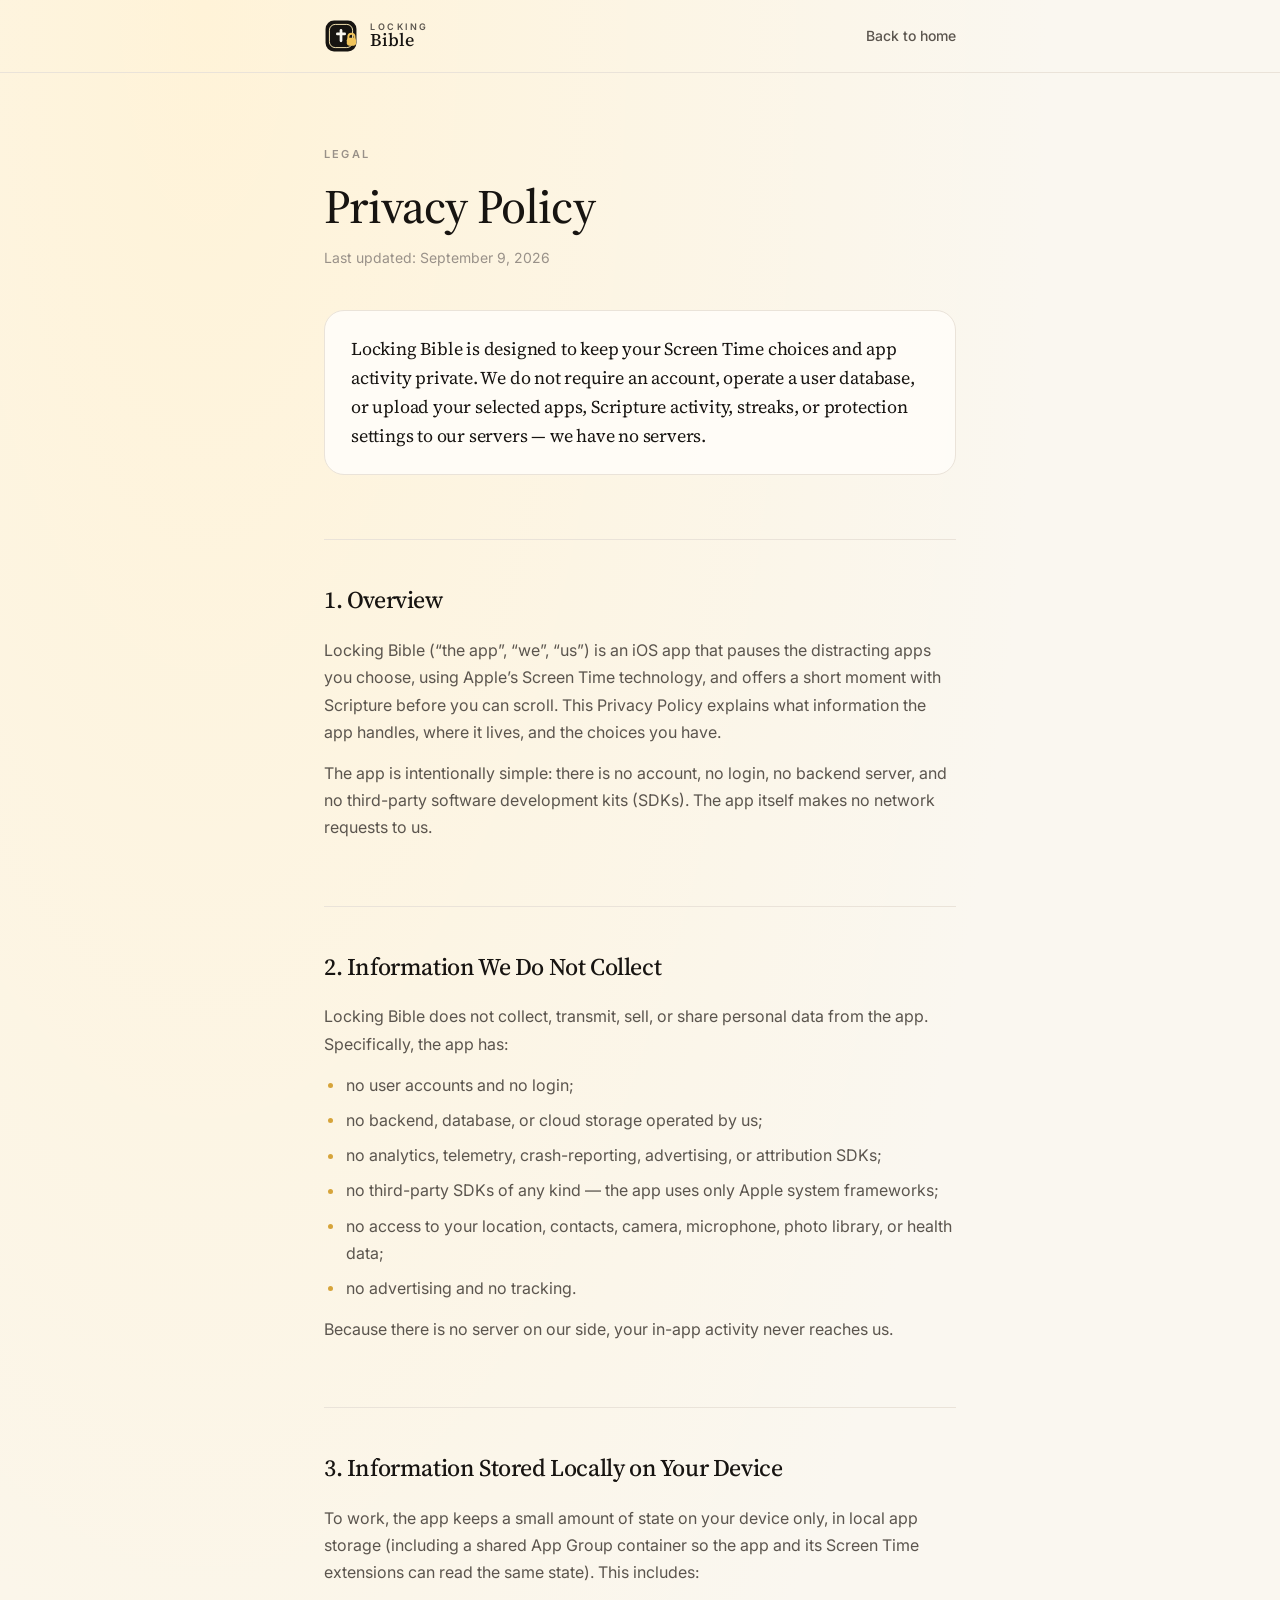
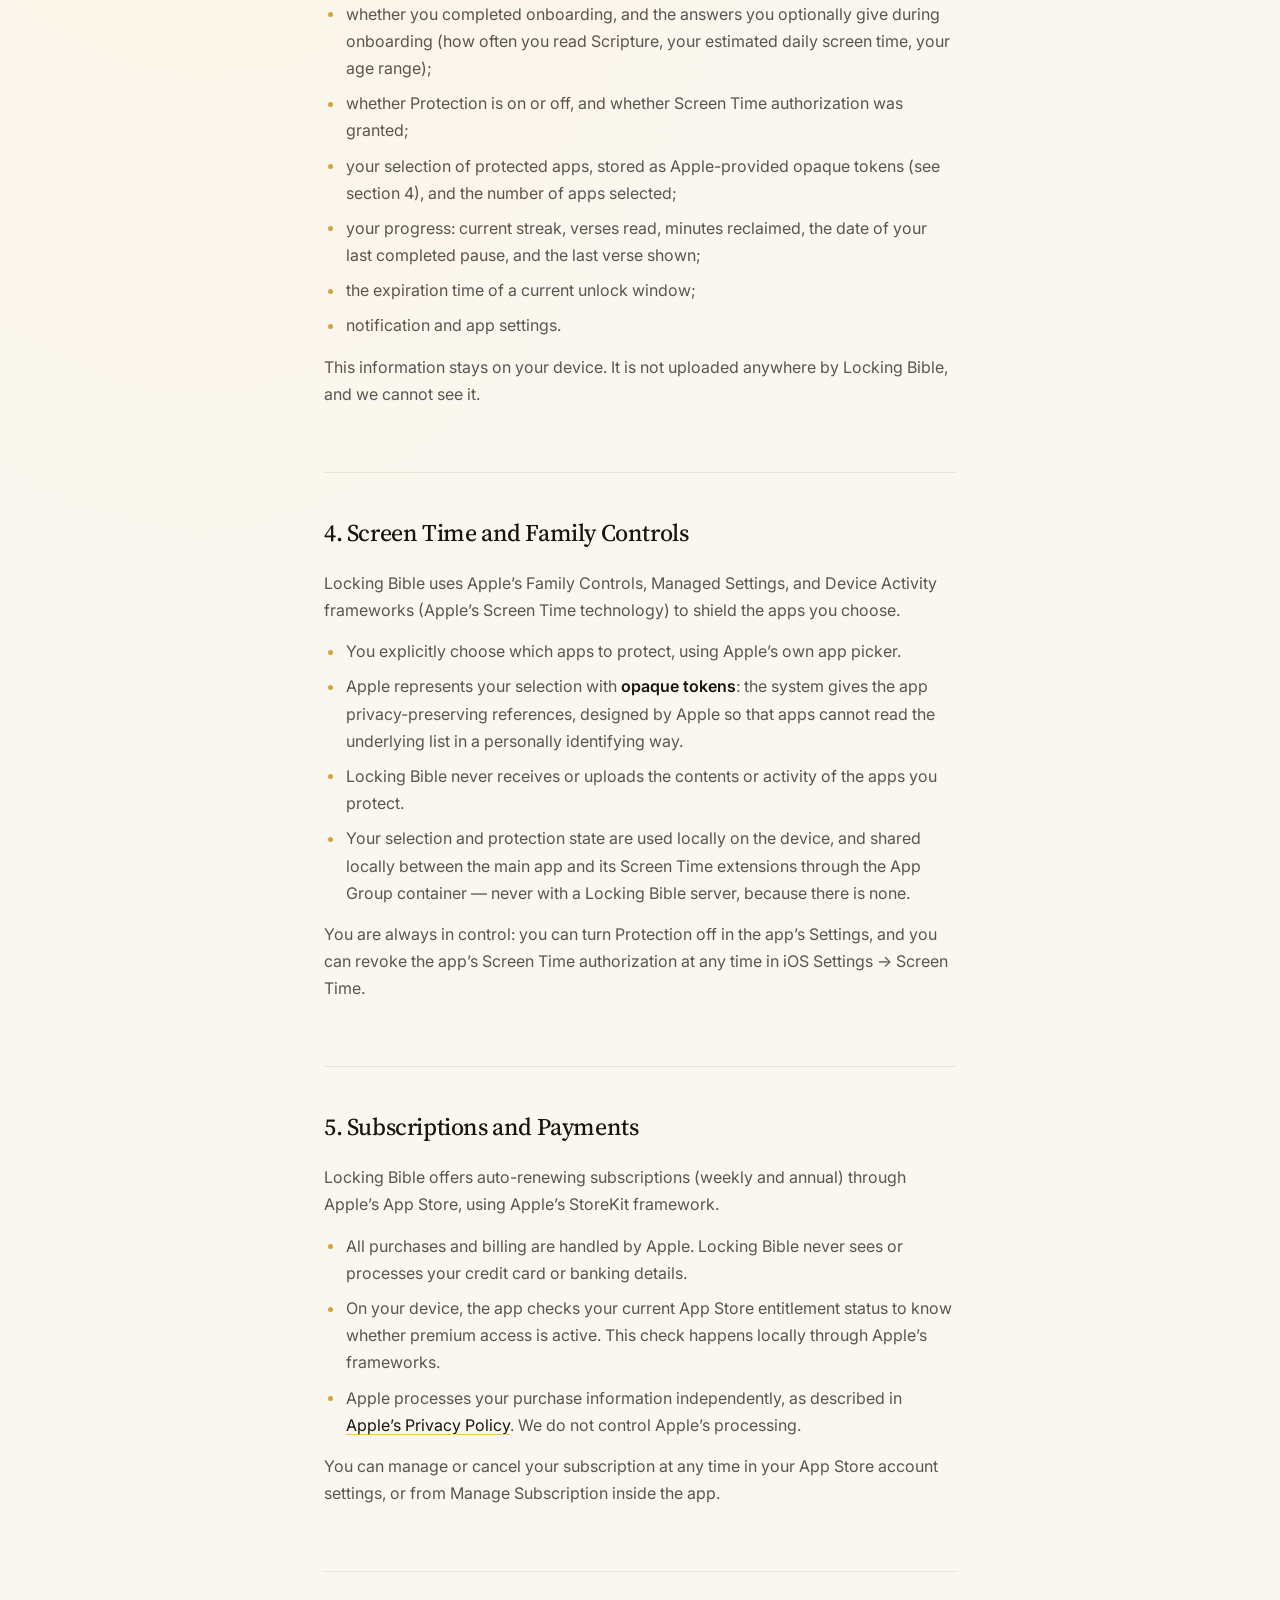
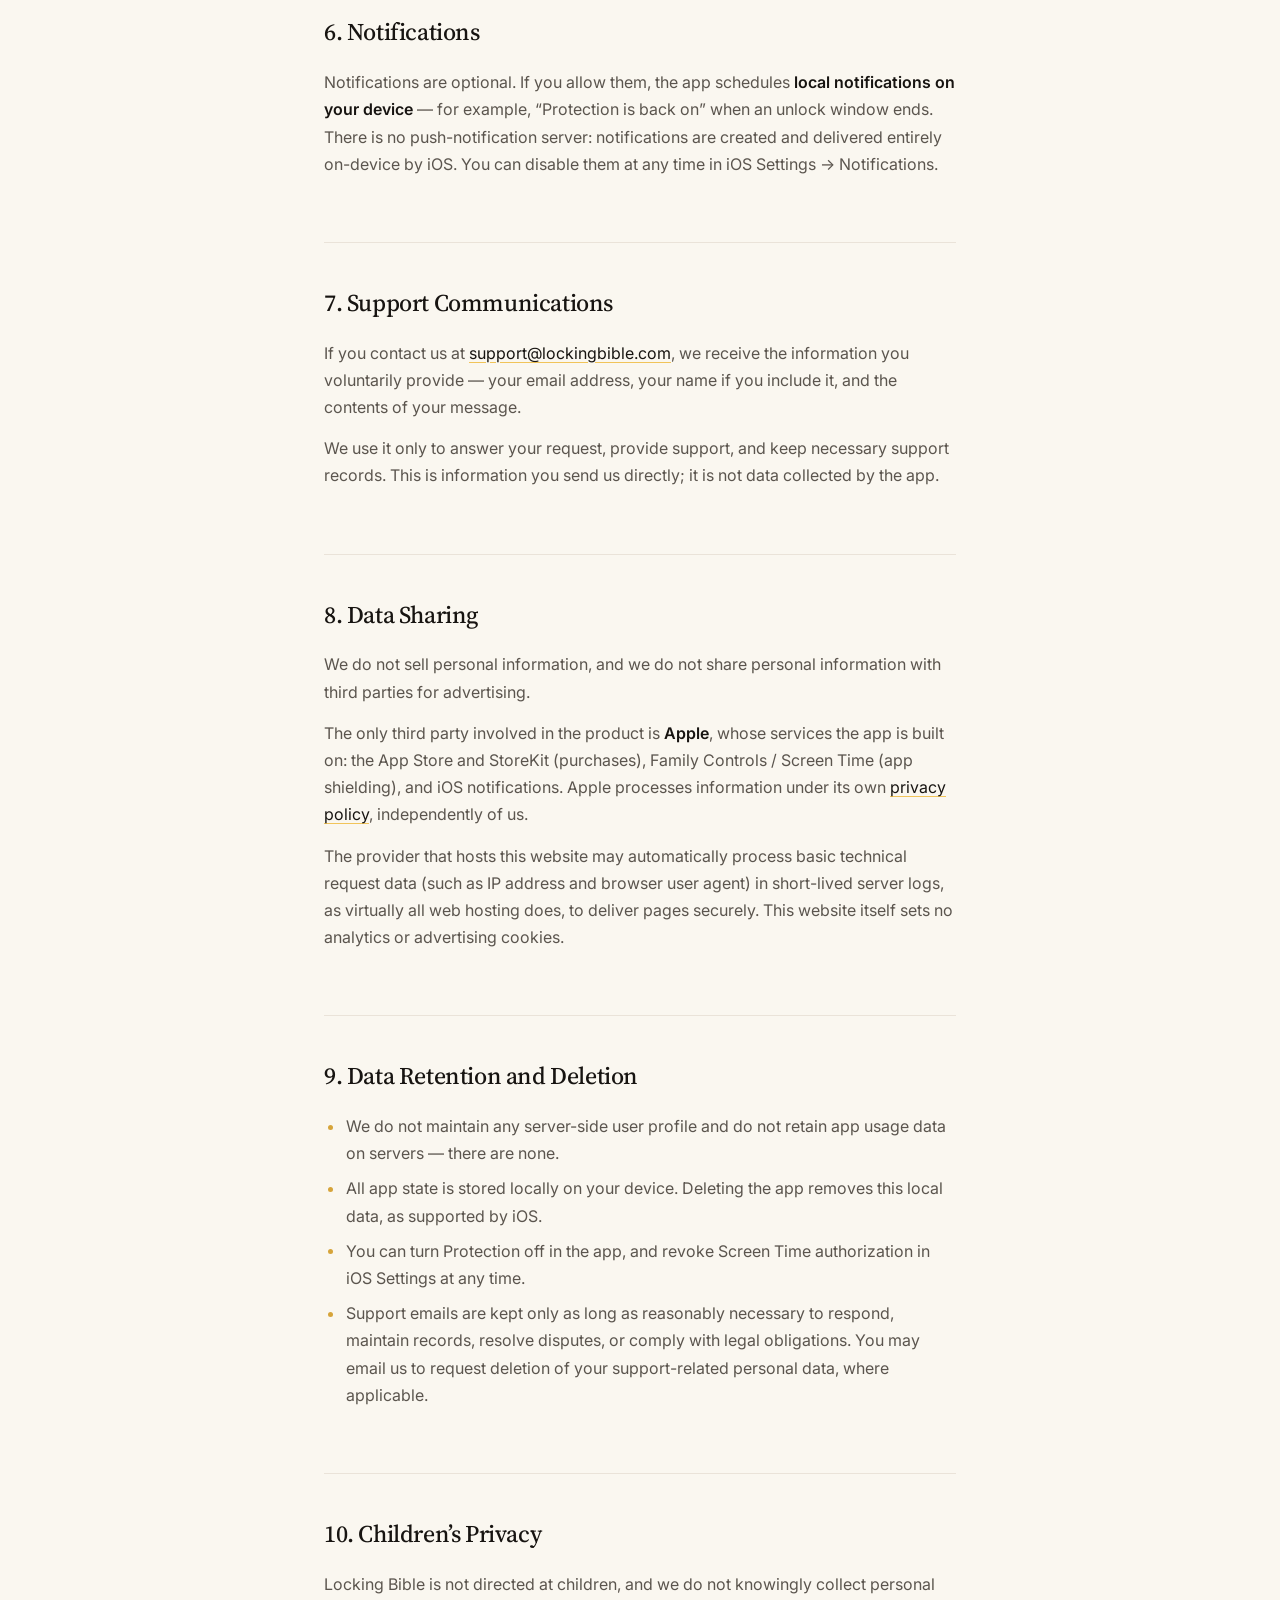
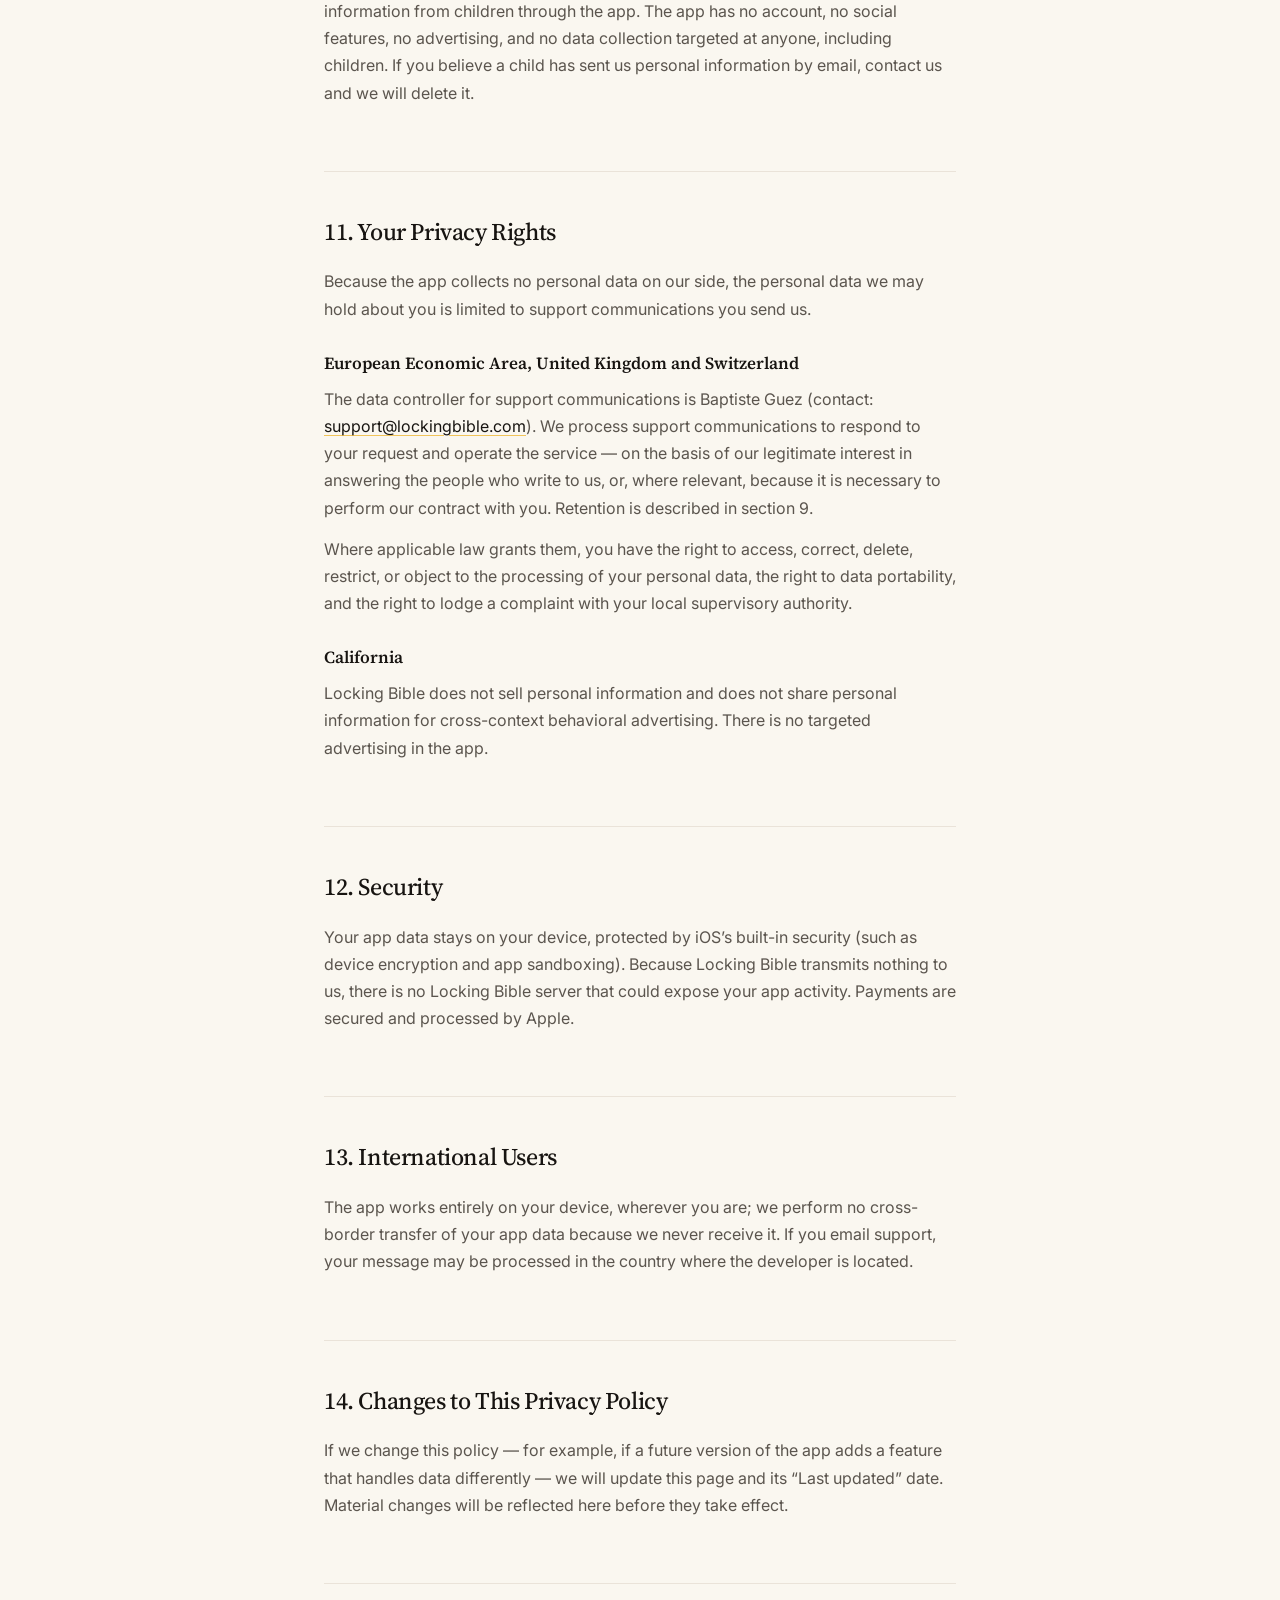
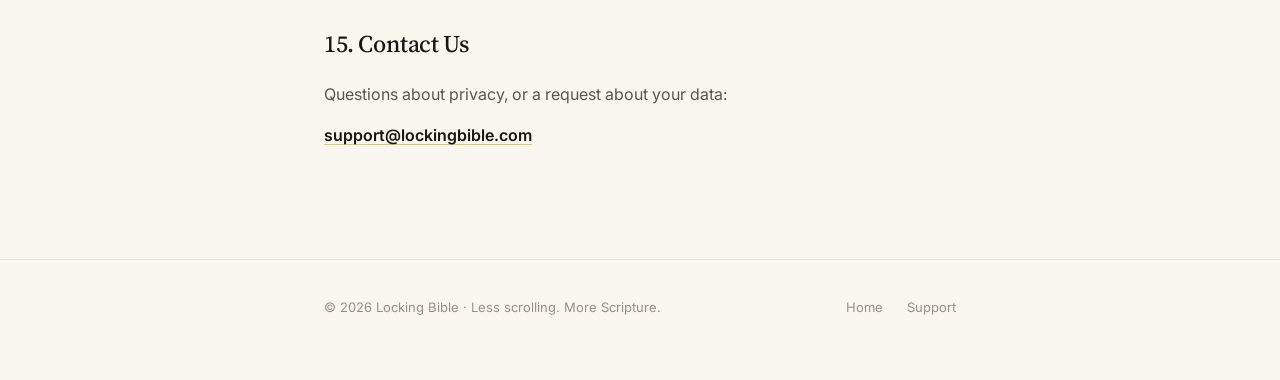
==== privacy/index.html @ 1b39a673 "Locking Bible marketing site: home, support, and privacy pages Static site following the approved iO" ====
<!DOCTYPE html>
<html lang="en">
<head>
<meta charset="UTF-8">
<meta name="viewport" content="width=device-width, initial-scale=1.0">
<title>Privacy Policy — Locking Bible</title>
<meta name="description" content="Privacy Policy for the Locking Bible iOS app. Locking Bible has no account, no backend and no analytics — your Screen Time choices and Scripture activity stay on your device.">
<link rel="icon" href="data:image/svg+xml,%3Csvg xmlns='http://www.w3.org/2000/svg' viewBox='0 0 88 88'%3E%3Crect x='4' y='4' width='80' height='80' rx='22' fill='%23171411'/%3E%3Crect x='14' y='14' width='60' height='60' rx='15' fill='none' stroke='%23F9E8B3' stroke-width='2.5'/%3E%3Crect x='40.5' y='26' width='7' height='34' rx='3.5' fill='%23FAF7F0'/%3E%3Crect x='31' y='35' width='26' height='7' rx='3.5' fill='%23FAF7F0'/%3E%3Cpath d='M63 46a8 8 0 0 1 16 0v5H63z' fill='none' stroke='%23F1C45A' stroke-width='5'/%3E%3Crect x='59' y='49' width='24' height='20' rx='6' fill='%23F1C45A'/%3E%3C/svg%3E">
<link rel="preconnect" href="https://fonts.googleapis.com">
<link rel="preconnect" href="https://fonts.gstatic.com" crossorigin>
<link href="https://fonts.googleapis.com/css2?family=Source+Serif+4:opsz,wght@8..60,400;8..60,500;8..60,600&family=Inter:wght@400;500;600&display=swap" rel="stylesheet">
<style>
  :root{
    --ivory:#FAF7F0; --warm-ivory:#FFF3D8; --surface:#FFFDF9;
    --ink:#171411; --soft-ink:#5B554E; --muted-ink:#999189;
    --gold:#F1C45A; --deep-gold:#D6A43A; --coral:#E5685B; --hairline:#EAE3D9;
    --serif:"Source Serif 4","New York",Georgia,"Times New Roman",serif;
    --sans:"Inter",-apple-system,BlinkMacSystemFont,"SF Pro Text","Segoe UI",system-ui,sans-serif;
  }
  *{ margin:0; padding:0; box-sizing:border-box; }
  body{
    font-family:var(--sans); color:var(--ink);
    background-color:var(--ivory);
    background-image:radial-gradient(120% 60% at 16% 0%, var(--warm-ivory) 0%, rgba(255,243,216,0) 55%);
    background-repeat:no-repeat;
    font-size:16px; line-height:1.7; -webkit-font-smoothing:antialiased;
  }
  .wrap{ max-width:680px; margin:0 auto; padding:0 24px; }

  header{ border-bottom:1px solid var(--hairline); }
  .nav{ display:flex; align-items:center; justify-content:space-between; height:72px; }
  .brand{ display:flex; align-items:center; gap:12px; text-decoration:none; color:var(--ink); }
  .brand svg{ width:34px; height:34px; display:block; }
  .wordmark{ line-height:1.05; }
  .wordmark .top{ display:block; font-size:9px; font-weight:600; letter-spacing:0.28em; color:var(--soft-ink); }
  .wordmark .bottom{ display:block; font-family:var(--serif); font-size:18px; font-weight:500; }
  .nav a.back{ font-size:14px; font-weight:500; color:var(--soft-ink); text-decoration:none; }
  .nav a.back:hover{ color:var(--ink); }

  main{ padding:72px 0 96px; }
  .eyebrow{
    font-size:11px; font-weight:600; letter-spacing:0.2em; text-transform:uppercase;
    color:var(--muted-ink); margin-bottom:16px;
  }
  h1{
    font-family:var(--serif); font-weight:500; font-size:clamp(36px,6vw,48px);
    letter-spacing:-0.8px; line-height:1.1;
  }
  .updated{ font-size:14px; color:var(--muted-ink); margin-top:14px; }

  .summary{
    margin-top:40px; padding:24px 26px;
    background:rgba(255,253,249,0.9); border:1px solid var(--hairline); border-radius:20px;
    font-family:var(--serif); font-size:18px; line-height:1.6; letter-spacing:-0.2px;
    color:var(--ink);
  }

  h2{
    font-family:var(--serif); font-weight:500; font-size:24px; letter-spacing:-0.4px;
    margin:64px 0 16px; padding-top:40px; border-top:1px solid var(--hairline);
  }
  h3{ font-family:var(--serif); font-weight:600; font-size:17px; margin:26px 0 8px; }
  p{ color:var(--soft-ink); margin:0 0 14px; }
  strong{ color:var(--ink); font-weight:600; }
  ul{ margin:0 0 14px; padding-left:0; list-style:none; }
  li{
    color:var(--soft-ink); padding-left:22px; position:relative; margin-bottom:8px;
  }
  li::before{
    content:""; position:absolute; left:4px; top:0.72em;
    width:5px; height:5px; border-radius:50%; background:var(--deep-gold);
  }
  a{ color:var(--ink); text-decoration:underline; text-decoration-color:var(--gold); text-underline-offset:3px; }
  a:hover{ text-decoration-color:var(--deep-gold); }

  footer{ border-top:1px solid var(--hairline); padding:36px 0 48px; }
  footer .row{ display:flex; justify-content:space-between; gap:24px; flex-wrap:wrap; }
  footer p, footer a{ font-size:13px; color:var(--muted-ink); }
  footer a{ text-decoration:none; }
  footer a:hover{ color:var(--ink); }
  footer nav{ display:flex; gap:24px; }
</style>
</head>
<body>

<header>
  <div class="wrap nav">
    <a class="brand" href="../" aria-label="Locking Bible — home">
      <svg viewBox="0 0 88 88" aria-hidden="true">
        <rect x="4" y="4" width="80" height="80" rx="22" fill="#171411"/>
        <rect x="14" y="14" width="60" height="60" rx="15" fill="none" stroke="#F9E8B3" stroke-width="2.5"/>
        <rect x="40.5" y="26" width="7" height="34" rx="3.5" fill="#FAF7F0"/>
        <rect x="31" y="35" width="26" height="7" rx="3.5" fill="#FAF7F0"/>
        <path d="M63 46a8 8 0 0 1 16 0v5H63z" fill="none" stroke="#F1C45A" stroke-width="5"/>
        <rect x="59" y="49" width="24" height="20" rx="6" fill="#F1C45A"/>
      </svg>
      <span class="wordmark"><span class="top">LOCKING</span><span class="bottom">Bible</span></span>
    </a>
    <a class="back" href="../">Back to home</a>
  </div>
</header>

<main>
  <div class="wrap">
    <p class="eyebrow">Legal</p>
    <h1>Privacy Policy</h1>
    <p class="updated">Last updated: September 9, 2026</p>

    <div class="summary">
      Locking Bible is designed to keep your Screen Time choices and app activity private.
      We do not require an account, operate a user database, or upload your selected apps,
      Scripture activity, streaks, or protection settings to our servers — we have no servers.
    </div>

    <h2>1. Overview</h2>
    <p>Locking Bible (&ldquo;the app&rdquo;, &ldquo;we&rdquo;, &ldquo;us&rdquo;) is an iOS app that pauses the distracting apps you choose, using Apple&rsquo;s Screen Time technology, and offers a short moment with Scripture before you can scroll. This Privacy Policy explains what information the app handles, where it lives, and the choices you have.</p>
    <p>The app is intentionally simple: there is no account, no login, no backend server, and no third-party software development kits (SDKs). The app itself makes no network requests to us.</p>

    <h2>2. Information We Do Not Collect</h2>
    <p>Locking Bible does not collect, transmit, sell, or share personal data from the app. Specifically, the app has:</p>
    <ul>
      <li>no user accounts and no login;</li>
      <li>no backend, database, or cloud storage operated by us;</li>
      <li>no analytics, telemetry, crash-reporting, advertising, or attribution SDKs;</li>
      <li>no third-party SDKs of any kind — the app uses only Apple system frameworks;</li>
      <li>no access to your location, contacts, camera, microphone, photo library, or health data;</li>
      <li>no advertising and no tracking.</li>
    </ul>
    <p>Because there is no server on our side, your in-app activity never reaches us.</p>

    <h2>3. Information Stored Locally on Your Device</h2>
    <p>To work, the app keeps a small amount of state on your device only, in local app storage (including a shared App Group container so the app and its Screen Time extensions can read the same state). This includes:</p>
    <ul>
      <li>whether you completed onboarding, and the answers you optionally give during onboarding (how often you read Scripture, your estimated daily screen time, your age range);</li>
      <li>whether Protection is on or off, and whether Screen Time authorization was granted;</li>
      <li>your selection of protected apps, stored as Apple-provided opaque tokens (see section 4), and the number of apps selected;</li>
      <li>your progress: current streak, verses read, minutes reclaimed, the date of your last completed pause, and the last verse shown;</li>
      <li>the expiration time of a current unlock window;</li>
      <li>notification and app settings.</li>
    </ul>
    <p>This information stays on your device. It is not uploaded anywhere by Locking Bible, and we cannot see it.</p>

    <h2>4. Screen Time and Family Controls</h2>
    <p>Locking Bible uses Apple&rsquo;s Family Controls, Managed Settings, and Device Activity frameworks (Apple&rsquo;s Screen Time technology) to shield the apps you choose.</p>
    <ul>
      <li>You explicitly choose which apps to protect, using Apple&rsquo;s own app picker.</li>
      <li>Apple represents your selection with <strong>opaque tokens</strong>: the system gives the app privacy-preserving references, designed by Apple so that apps cannot read the underlying list in a personally identifying way.</li>
      <li>Locking Bible never receives or uploads the contents or activity of the apps you protect.</li>
      <li>Your selection and protection state are used locally on the device, and shared locally between the main app and its Screen Time extensions through the App Group container — never with a Locking Bible server, because there is none.</li>
    </ul>
    <p>You are always in control: you can turn Protection off in the app&rsquo;s Settings, and you can revoke the app&rsquo;s Screen Time authorization at any time in iOS Settings &rarr; Screen Time.</p>

    <h2>5. Subscriptions and Payments</h2>
    <p>Locking Bible offers auto-renewing subscriptions (weekly and annual) through Apple&rsquo;s App Store, using Apple&rsquo;s StoreKit framework.</p>
    <ul>
      <li>All purchases and billing are handled by Apple. Locking Bible never sees or processes your credit card or banking details.</li>
      <li>On your device, the app checks your current App Store entitlement status to know whether premium access is active. This check happens locally through Apple&rsquo;s frameworks.</li>
      <li>Apple processes your purchase information independently, as described in <a href="https://www.apple.com/legal/privacy/" rel="noopener">Apple&rsquo;s Privacy Policy</a>. We do not control Apple&rsquo;s processing.</li>
    </ul>
    <p>You can manage or cancel your subscription at any time in your App Store account settings, or from Manage Subscription inside the app.</p>

    <h2>6. Notifications</h2>
    <p>Notifications are optional. If you allow them, the app schedules <strong>local notifications on your device</strong> — for example, &ldquo;Protection is back on&rdquo; when an unlock window ends. There is no push-notification server: notifications are created and delivered entirely on-device by iOS. You can disable them at any time in iOS Settings &rarr; Notifications.</p>

    <h2>7. Support Communications</h2>
    <p>If you contact us at <a href="mailto:support@lockingbible.com">support@lockingbible.com</a>, we receive the information you voluntarily provide — your email address, your name if you include it, and the contents of your message.</p>
    <p>We use it only to answer your request, provide support, and keep necessary support records. This is information you send us directly; it is not data collected by the app.</p>

    <h2>8. Data Sharing</h2>
    <p>We do not sell personal information, and we do not share personal information with third parties for advertising.</p>
    <p>The only third party involved in the product is <strong>Apple</strong>, whose services the app is built on: the App Store and StoreKit (purchases), Family Controls / Screen Time (app shielding), and iOS notifications. Apple processes information under its own <a href="https://www.apple.com/legal/privacy/" rel="noopener">privacy policy</a>, independently of us.</p>
    <p>The provider that hosts this website may automatically process basic technical request data (such as IP address and browser user agent) in short-lived server logs, as virtually all web hosting does, to deliver pages securely. This website itself sets no analytics or advertising cookies.</p>

    <h2>9. Data Retention and Deletion</h2>
    <ul>
      <li>We do not maintain any server-side user profile and do not retain app usage data on servers — there are none.</li>
      <li>All app state is stored locally on your device. Deleting the app removes this local data, as supported by iOS.</li>
      <li>You can turn Protection off in the app, and revoke Screen Time authorization in iOS Settings at any time.</li>
      <li>Support emails are kept only as long as reasonably necessary to respond, maintain records, resolve disputes, or comply with legal obligations. You may email us to request deletion of your support-related personal data, where applicable.</li>
    </ul>

    <h2>10. Children&rsquo;s Privacy</h2>
    <p>Locking Bible is not directed at children, and we do not knowingly collect personal information from children through the app. The app has no account, no social features, no advertising, and no data collection targeted at anyone, including children. If you believe a child has sent us personal information by email, contact us and we will delete it.</p>

    <h2>11. Your Privacy Rights</h2>
    <p>Because the app collects no personal data on our side, the personal data we may hold about you is limited to support communications you send us.</p>
    <h3>European Economic Area, United Kingdom and Switzerland</h3>
    <p>The data controller for support communications is Baptiste Guez (contact: <a href="mailto:support@lockingbible.com">support@lockingbible.com</a>). We process support communications to respond to your request and operate the service — on the basis of our legitimate interest in answering the people who write to us, or, where relevant, because it is necessary to perform our contract with you. Retention is described in section 9.</p>
    <p>Where applicable law grants them, you have the right to access, correct, delete, restrict, or object to the processing of your personal data, the right to data portability, and the right to lodge a complaint with your local supervisory authority.</p>
    <h3>California</h3>
    <p>Locking Bible does not sell personal information and does not share personal information for cross-context behavioral advertising. There is no targeted advertising in the app.</p>

    <h2>12. Security</h2>
    <p>Your app data stays on your device, protected by iOS&rsquo;s built-in security (such as device encryption and app sandboxing). Because Locking Bible transmits nothing to us, there is no Locking Bible server that could expose your app activity. Payments are secured and processed by Apple.</p>

    <h2>13. International Users</h2>
    <p>The app works entirely on your device, wherever you are; we perform no cross-border transfer of your app data because we never receive it. If you email support, your message may be processed in the country where the developer is located.</p>

    <h2>14. Changes to This Privacy Policy</h2>
    <p>If we change this policy — for example, if a future version of the app adds a feature that handles data differently — we will update this page and its &ldquo;Last updated&rdquo; date. Material changes will be reflected here before they take effect.</p>

    <h2>15. Contact Us</h2>
    <p>Questions about privacy, or a request about your data:</p>
    <p><strong><a href="mailto:support@lockingbible.com">support@lockingbible.com</a></strong></p>
  </div>
</main>

<footer>
  <div class="wrap row">
    <p>© 2026 Locking Bible · Less scrolling. More Scripture.</p>
    <nav>
      <a href="../">Home</a>
      <a href="../support/">Support</a>
    </nav>
  </div>
</footer>

</body>
</html>
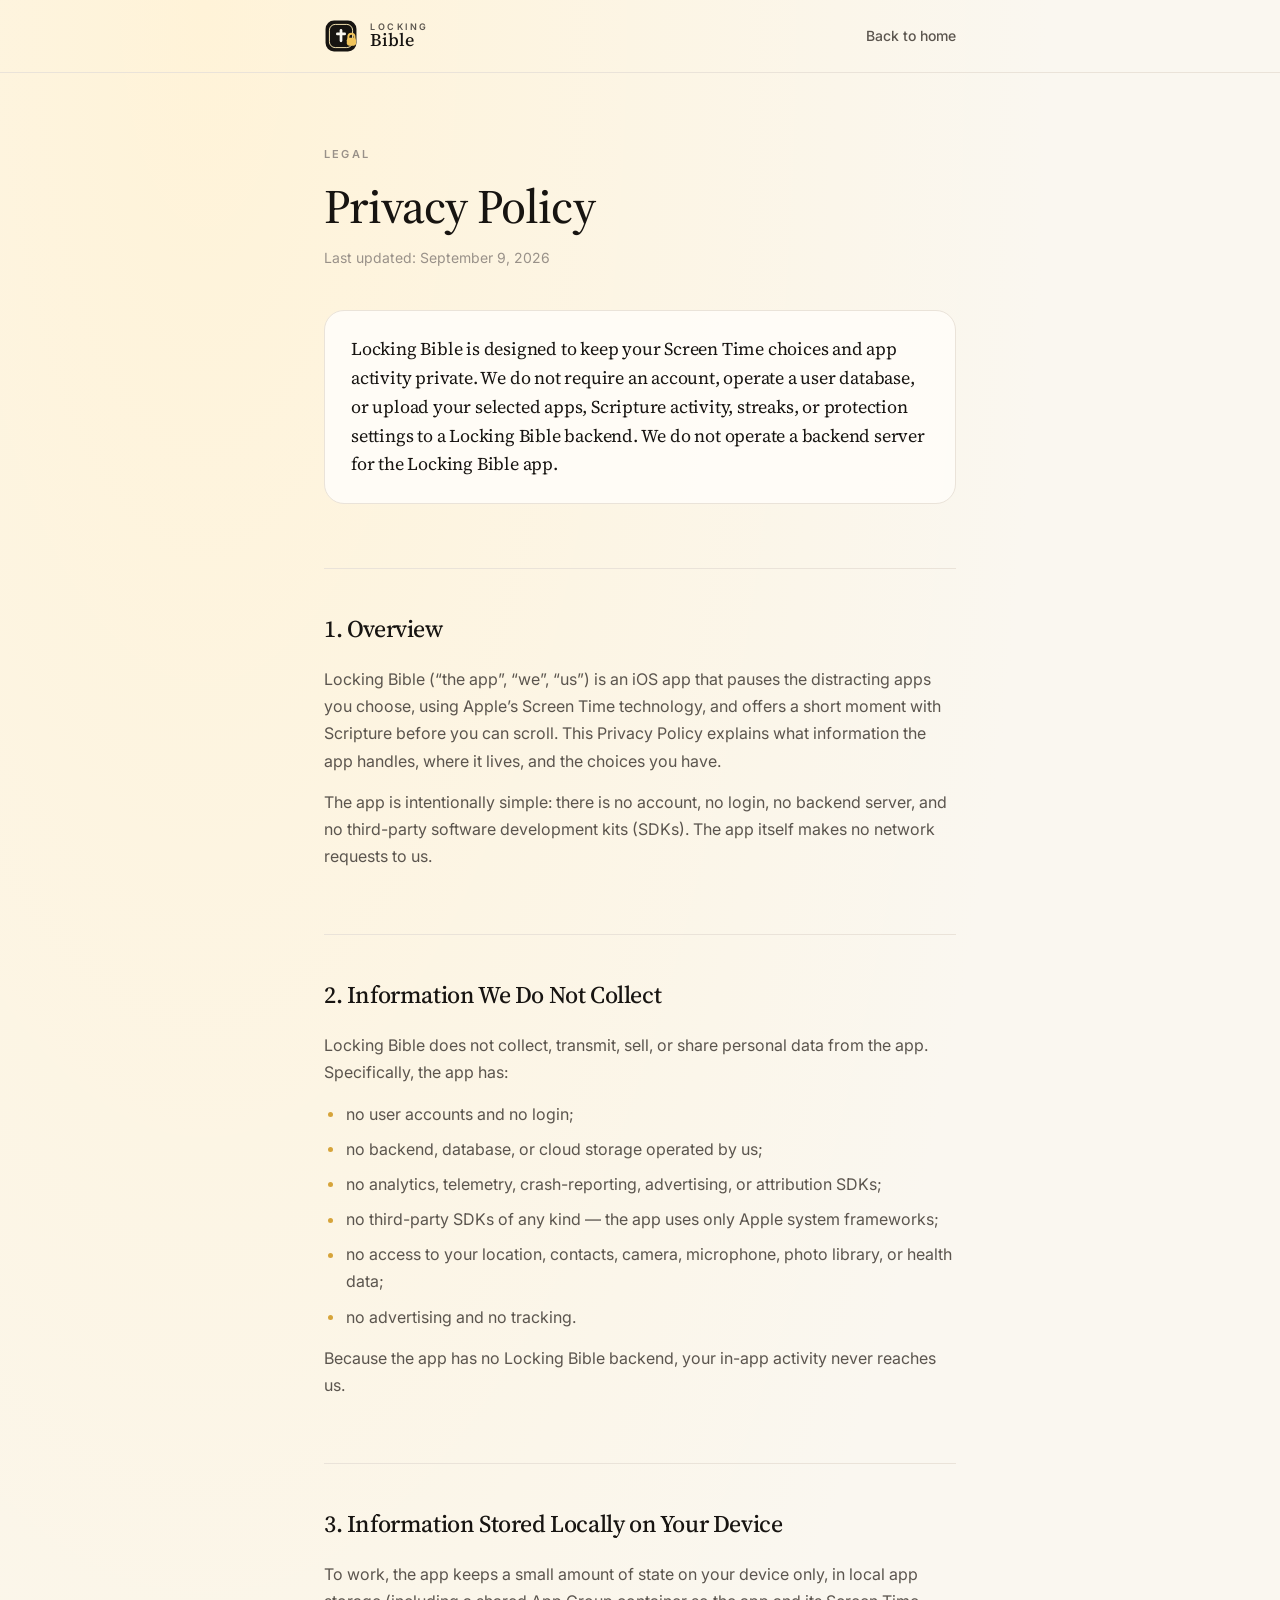
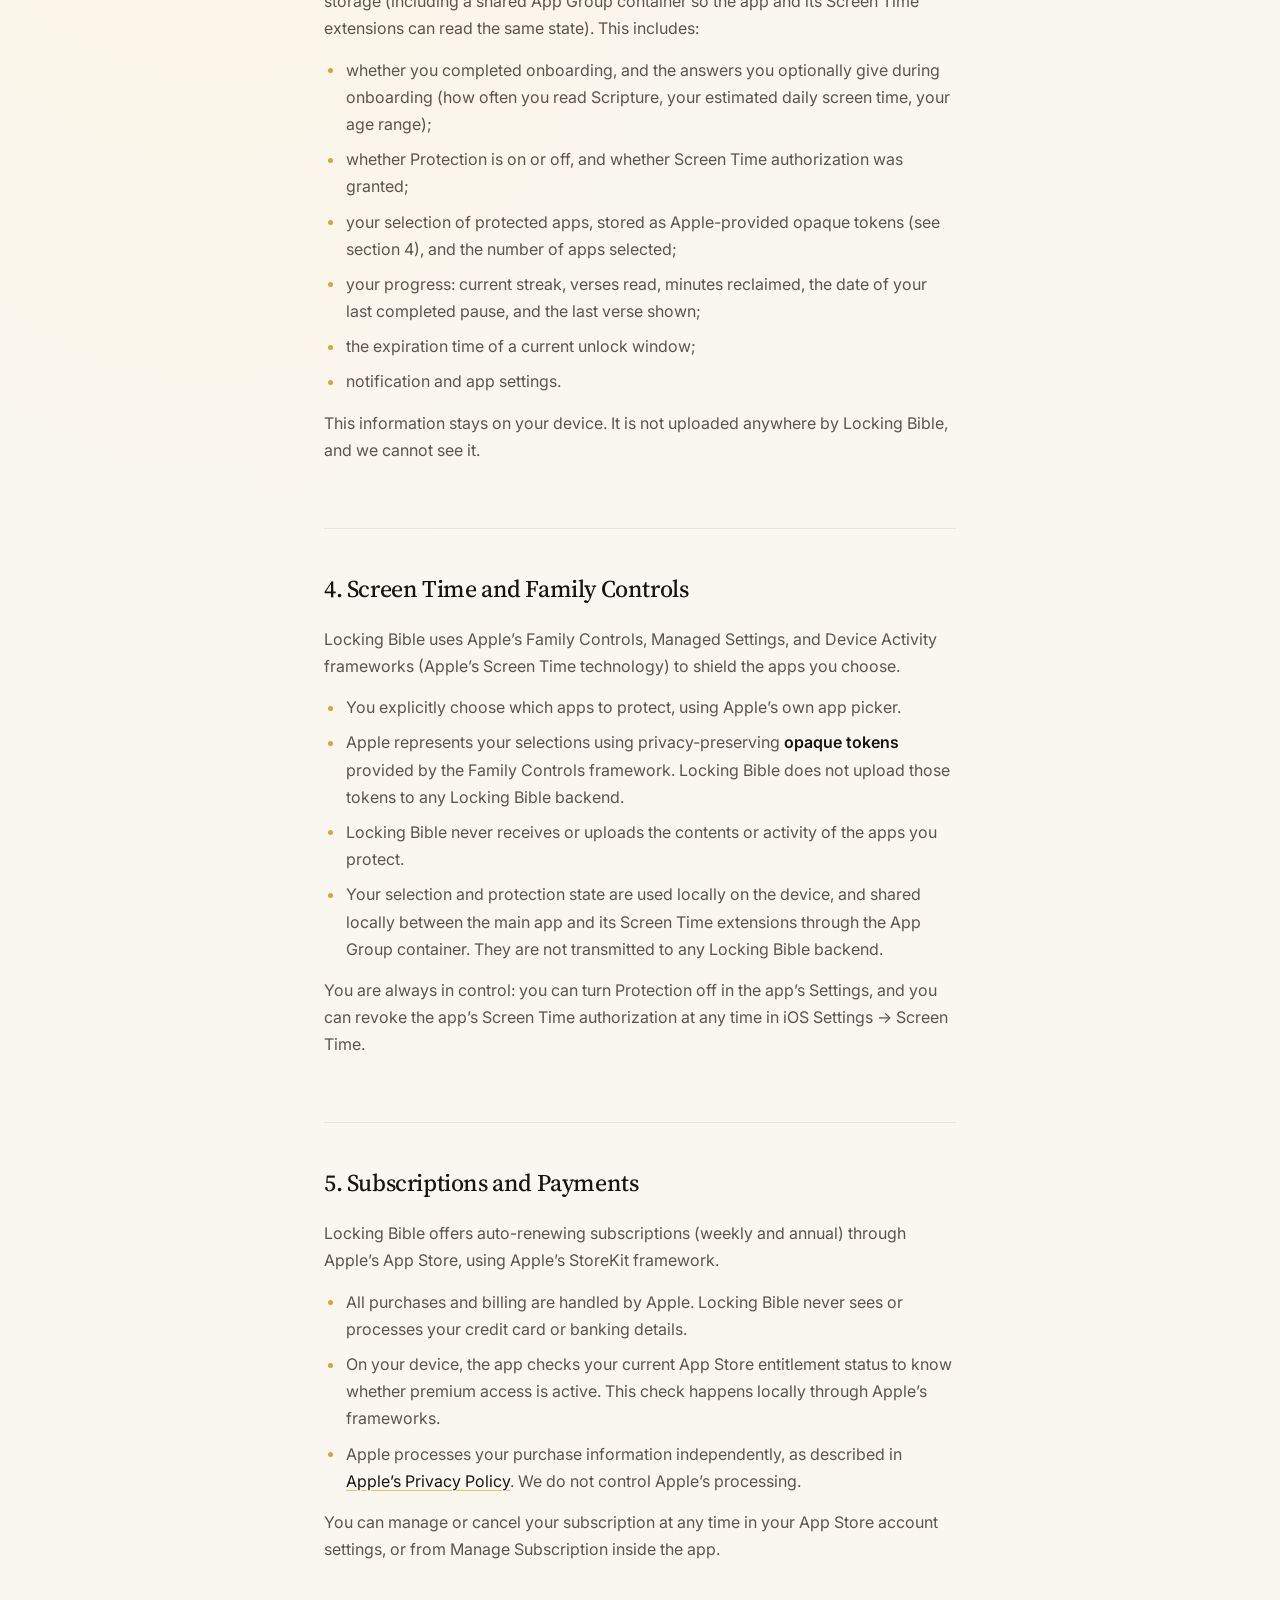
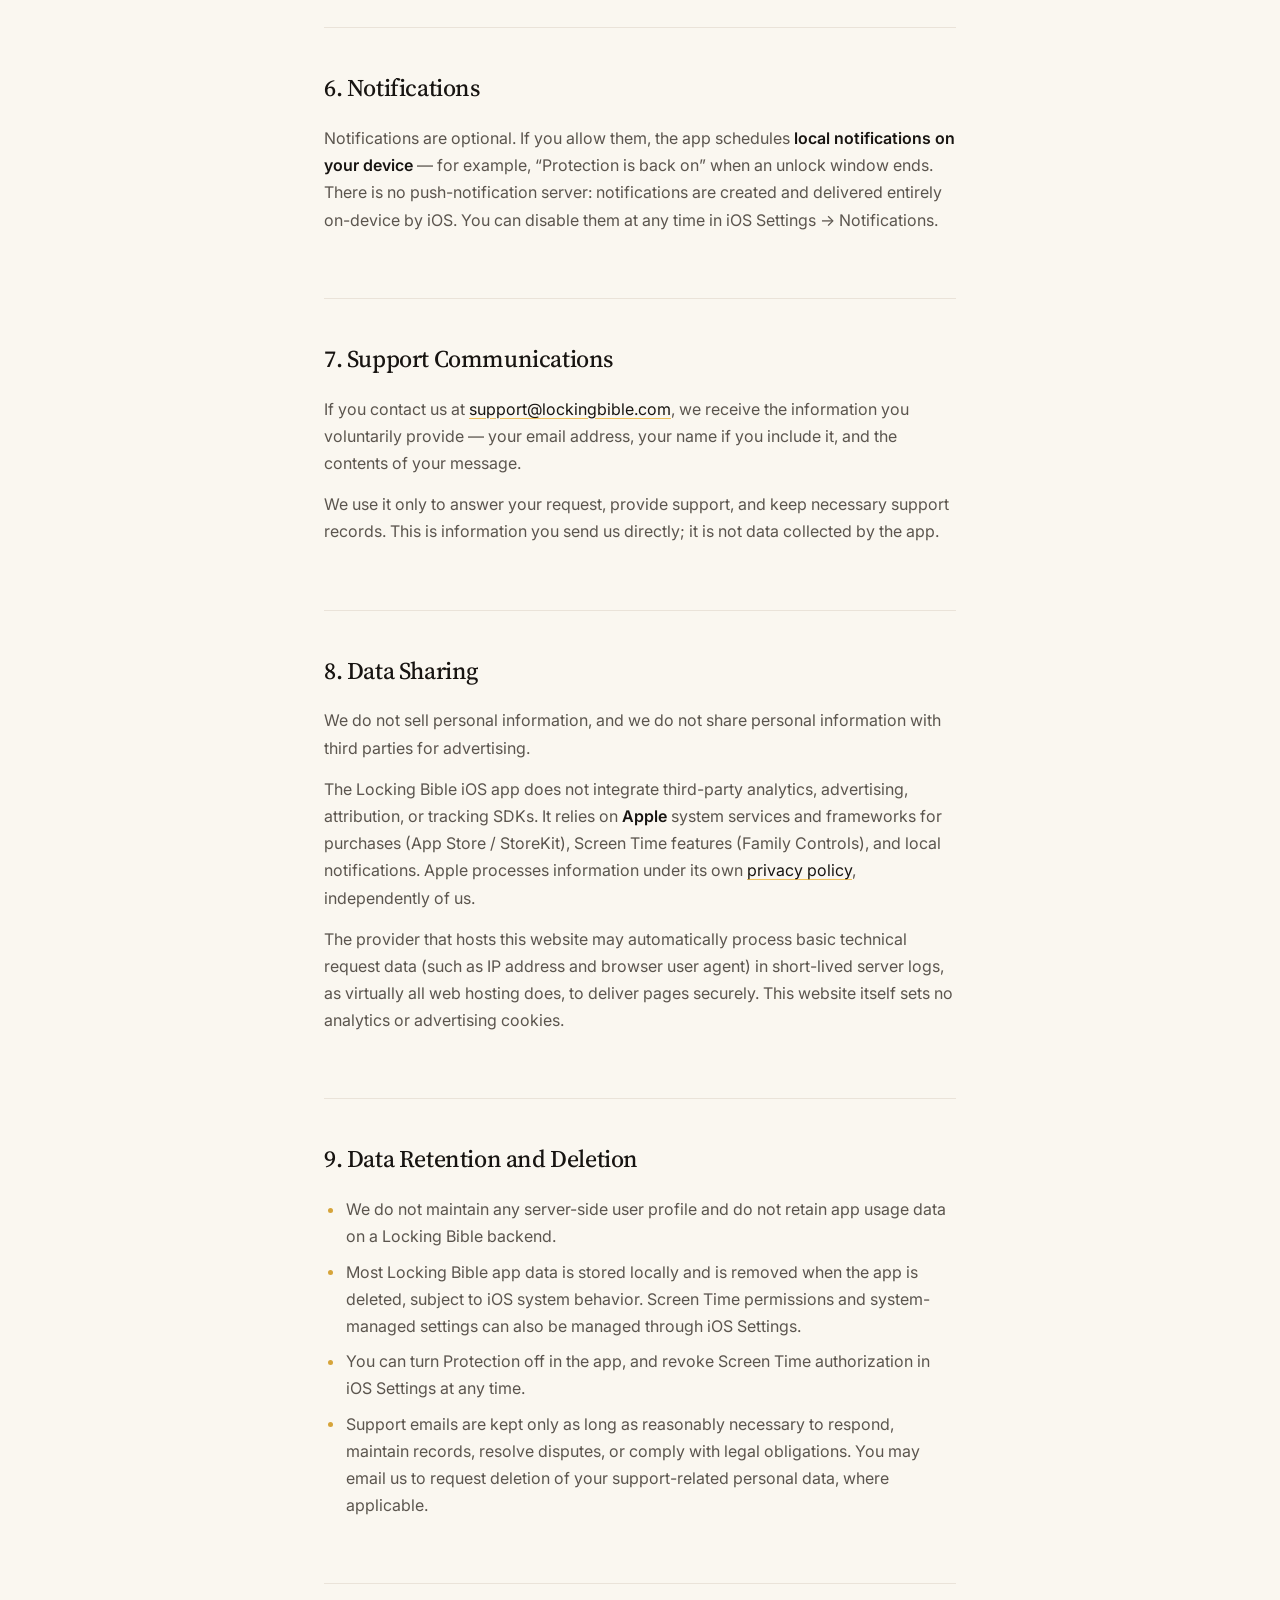
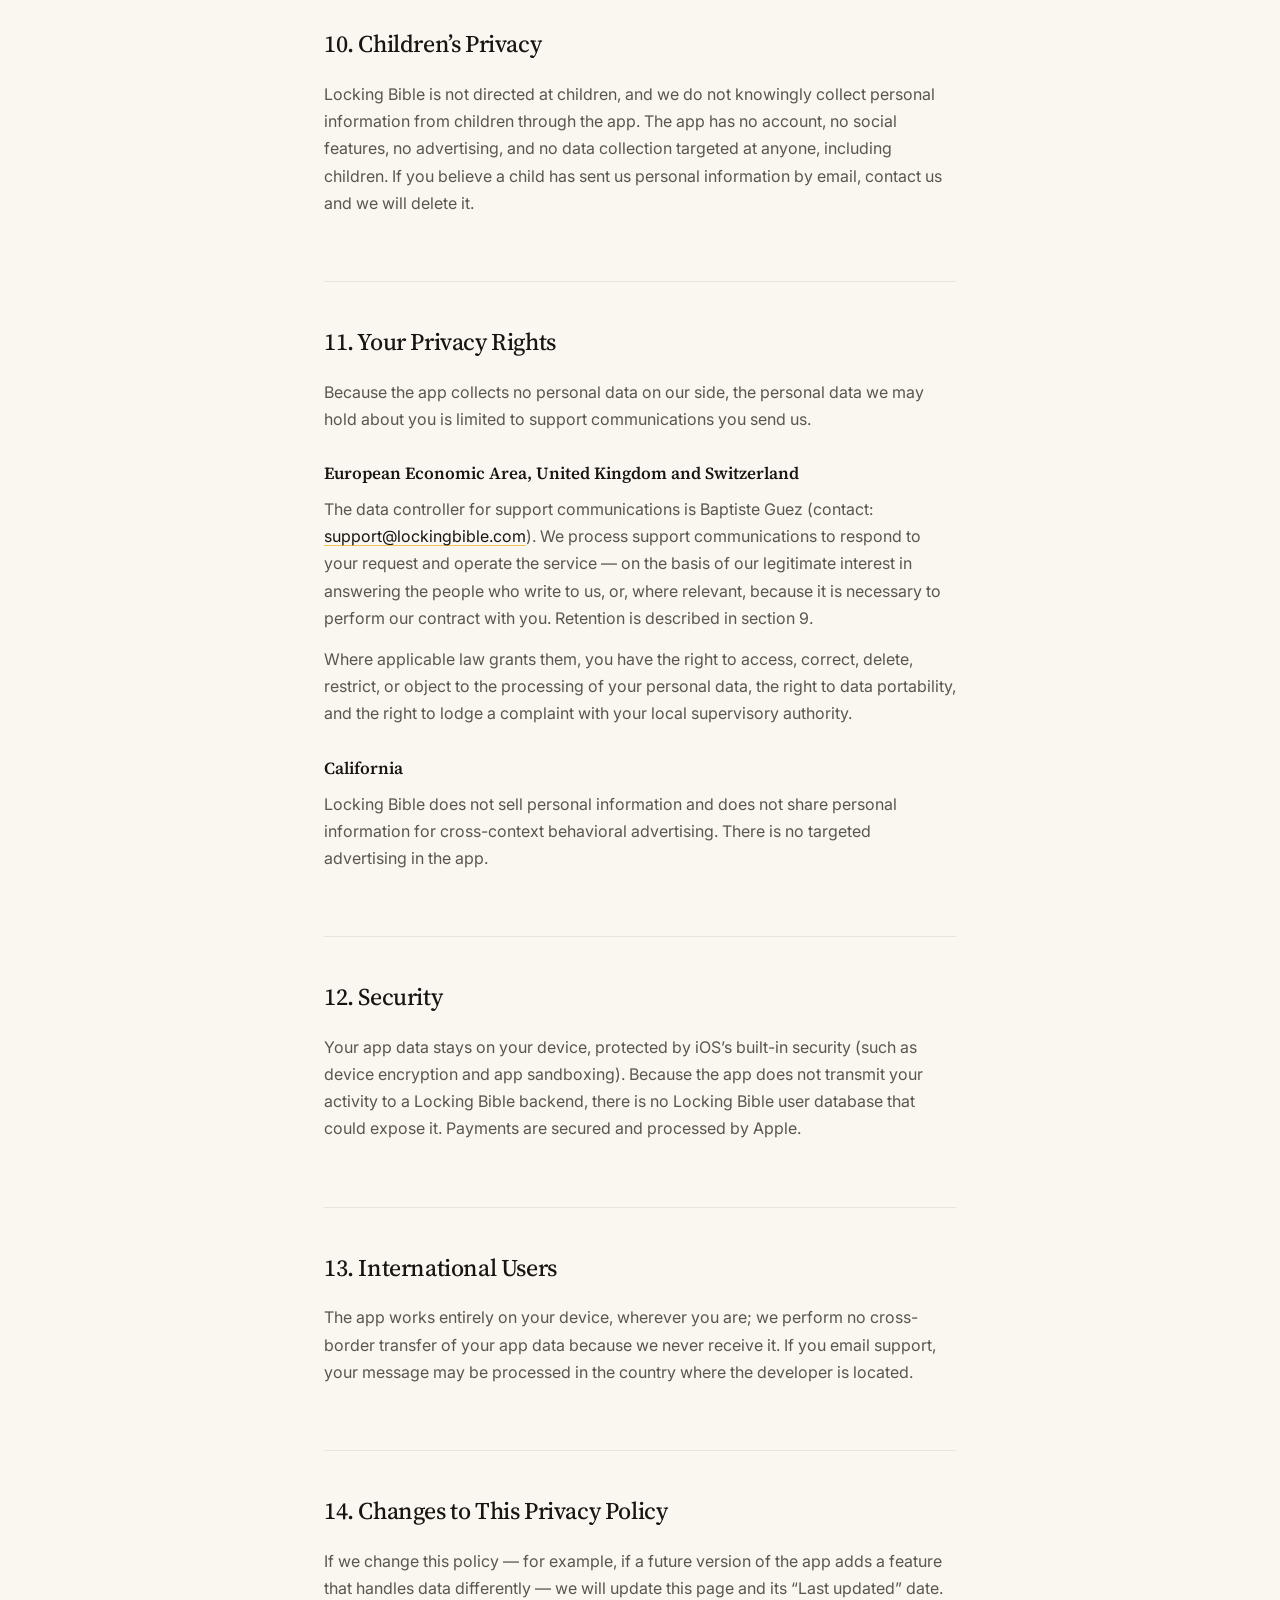
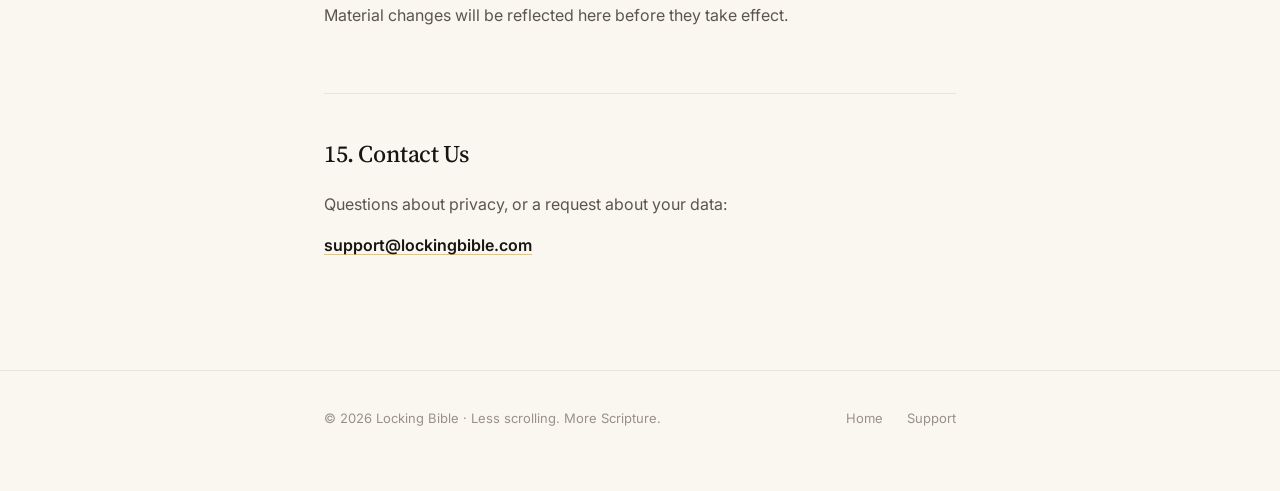
==== commit d7d73068: "Soften absolute claims in the Privacy Policy Replace "we have no servers" phrasing with the precise " ====
--- a/privacy/index.html
+++ b/privacy/index.html
@@ -109,7 +109,8 @@
     <div class="summary">
       Locking Bible is designed to keep your Screen Time choices and app activity private.
       We do not require an account, operate a user database, or upload your selected apps,
-      Scripture activity, streaks, or protection settings to our servers — we have no servers.
+      Scripture activity, streaks, or protection settings to a Locking Bible backend.
+      We do not operate a backend server for the Locking Bible app.
     </div>
 
     <h2>1. Overview</h2>
@@ -126,7 +127,7 @@
       <li>no access to your location, contacts, camera, microphone, photo library, or health data;</li>
       <li>no advertising and no tracking.</li>
     </ul>
-    <p>Because there is no server on our side, your in-app activity never reaches us.</p>
+    <p>Because the app has no Locking Bible backend, your in-app activity never reaches us.</p>
 
     <h2>3. Information Stored Locally on Your Device</h2>
     <p>To work, the app keeps a small amount of state on your device only, in local app storage (including a shared App Group container so the app and its Screen Time extensions can read the same state). This includes:</p>
@@ -144,9 +145,9 @@
     <p>Locking Bible uses Apple&rsquo;s Family Controls, Managed Settings, and Device Activity frameworks (Apple&rsquo;s Screen Time technology) to shield the apps you choose.</p>
     <ul>
       <li>You explicitly choose which apps to protect, using Apple&rsquo;s own app picker.</li>
-      <li>Apple represents your selection with <strong>opaque tokens</strong>: the system gives the app privacy-preserving references, designed by Apple so that apps cannot read the underlying list in a personally identifying way.</li>
+      <li>Apple represents your selections using privacy-preserving <strong>opaque tokens</strong> provided by the Family Controls framework. Locking Bible does not upload those tokens to any Locking Bible backend.</li>
       <li>Locking Bible never receives or uploads the contents or activity of the apps you protect.</li>
-      <li>Your selection and protection state are used locally on the device, and shared locally between the main app and its Screen Time extensions through the App Group container — never with a Locking Bible server, because there is none.</li>
+      <li>Your selection and protection state are used locally on the device, and shared locally between the main app and its Screen Time extensions through the App Group container. They are not transmitted to any Locking Bible backend.</li>
     </ul>
     <p>You are always in control: you can turn Protection off in the app&rsquo;s Settings, and you can revoke the app&rsquo;s Screen Time authorization at any time in iOS Settings &rarr; Screen Time.</p>
 
@@ -168,13 +169,13 @@
 
     <h2>8. Data Sharing</h2>
     <p>We do not sell personal information, and we do not share personal information with third parties for advertising.</p>
-    <p>The only third party involved in the product is <strong>Apple</strong>, whose services the app is built on: the App Store and StoreKit (purchases), Family Controls / Screen Time (app shielding), and iOS notifications. Apple processes information under its own <a href="https://www.apple.com/legal/privacy/" rel="noopener">privacy policy</a>, independently of us.</p>
+    <p>The Locking Bible iOS app does not integrate third-party analytics, advertising, attribution, or tracking SDKs. It relies on <strong>Apple</strong> system services and frameworks for purchases (App Store / StoreKit), Screen Time features (Family Controls), and local notifications. Apple processes information under its own <a href="https://www.apple.com/legal/privacy/" rel="noopener">privacy policy</a>, independently of us.</p>
     <p>The provider that hosts this website may automatically process basic technical request data (such as IP address and browser user agent) in short-lived server logs, as virtually all web hosting does, to deliver pages securely. This website itself sets no analytics or advertising cookies.</p>
 
     <h2>9. Data Retention and Deletion</h2>
     <ul>
-      <li>We do not maintain any server-side user profile and do not retain app usage data on servers — there are none.</li>
-      <li>All app state is stored locally on your device. Deleting the app removes this local data, as supported by iOS.</li>
+      <li>We do not maintain any server-side user profile and do not retain app usage data on a Locking Bible backend.</li>
+      <li>Most Locking Bible app data is stored locally and is removed when the app is deleted, subject to iOS system behavior. Screen Time permissions and system-managed settings can also be managed through iOS Settings.</li>
       <li>You can turn Protection off in the app, and revoke Screen Time authorization in iOS Settings at any time.</li>
       <li>Support emails are kept only as long as reasonably necessary to respond, maintain records, resolve disputes, or comply with legal obligations. You may email us to request deletion of your support-related personal data, where applicable.</li>
     </ul>
@@ -191,7 +192,7 @@
     <p>Locking Bible does not sell personal information and does not share personal information for cross-context behavioral advertising. There is no targeted advertising in the app.</p>
 
     <h2>12. Security</h2>
-    <p>Your app data stays on your device, protected by iOS&rsquo;s built-in security (such as device encryption and app sandboxing). Because Locking Bible transmits nothing to us, there is no Locking Bible server that could expose your app activity. Payments are secured and processed by Apple.</p>
+    <p>Your app data stays on your device, protected by iOS&rsquo;s built-in security (such as device encryption and app sandboxing). Because the app does not transmit your activity to a Locking Bible backend, there is no Locking Bible user database that could expose it. Payments are secured and processed by Apple.</p>
 
     <h2>13. International Users</h2>
     <p>The app works entirely on your device, wherever you are; we perform no cross-border transfer of your app data because we never receive it. If you email support, your message may be processed in the country where the developer is located.</p>
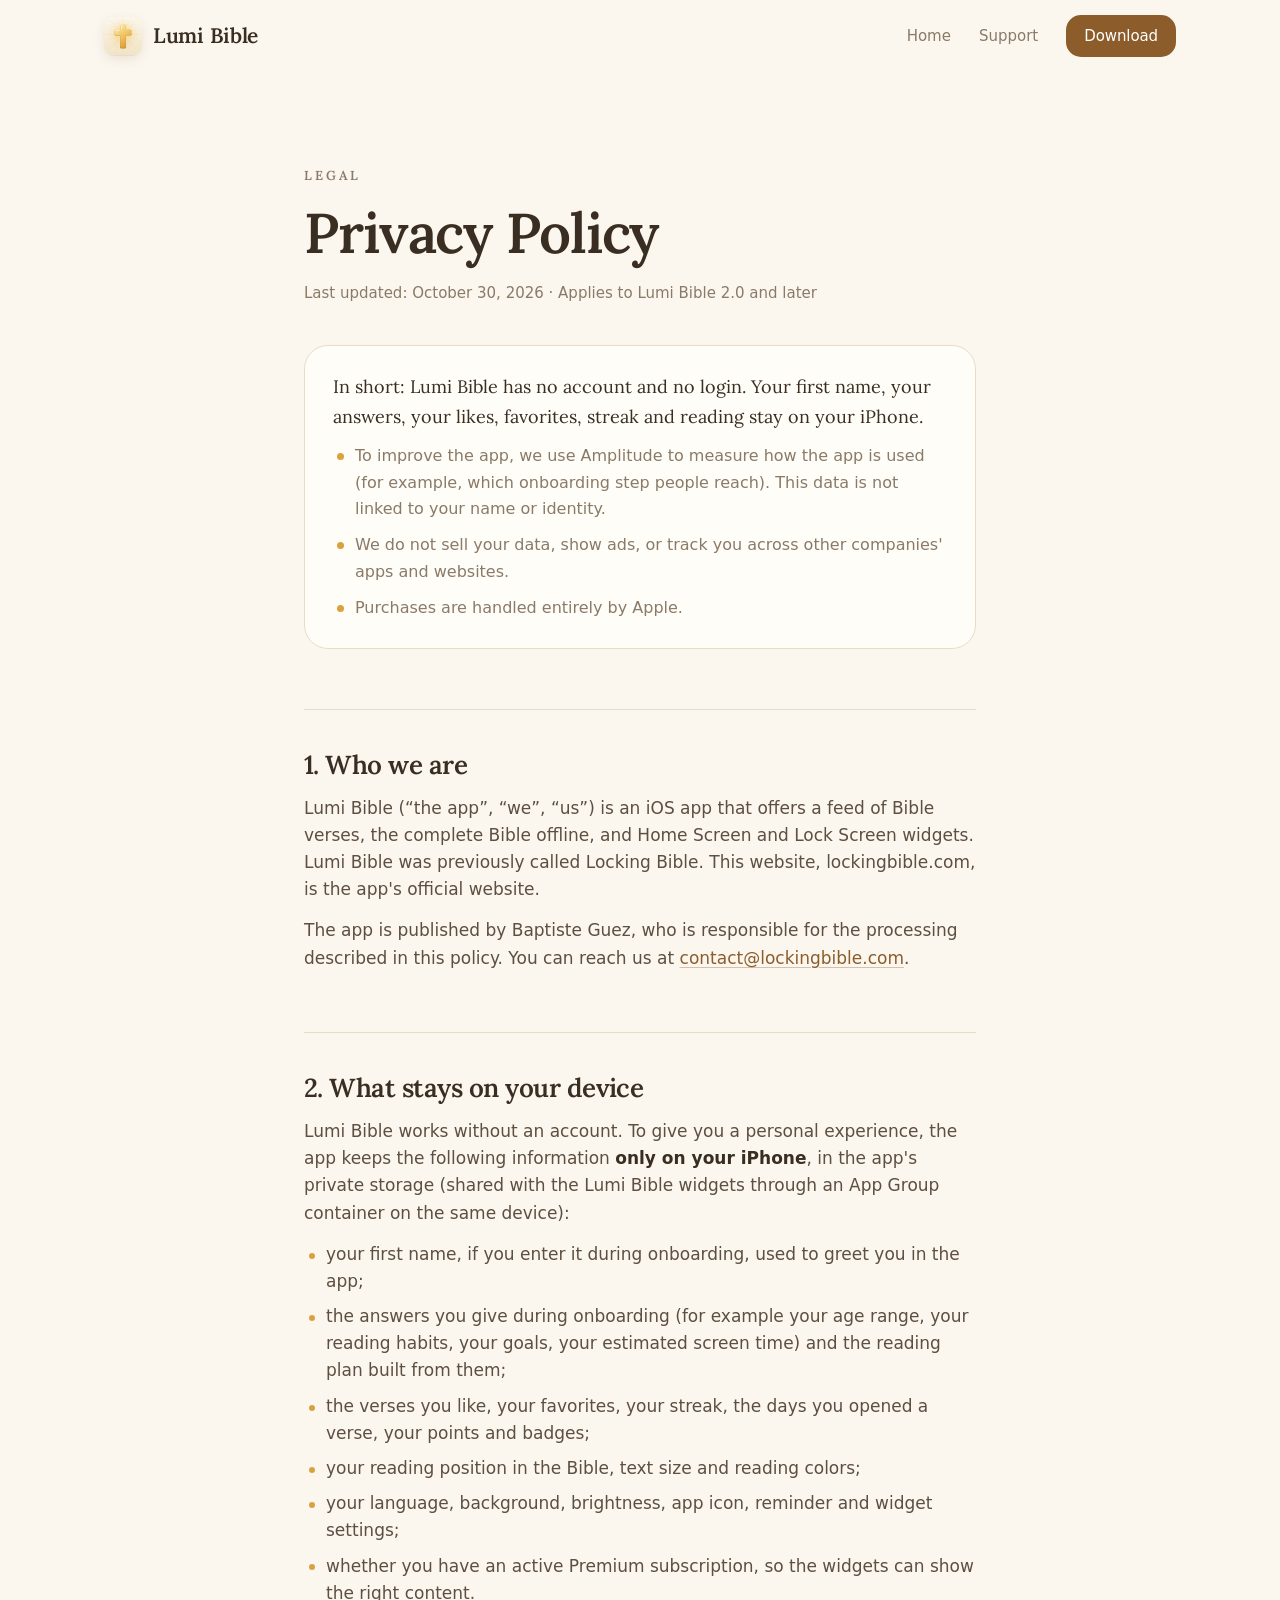
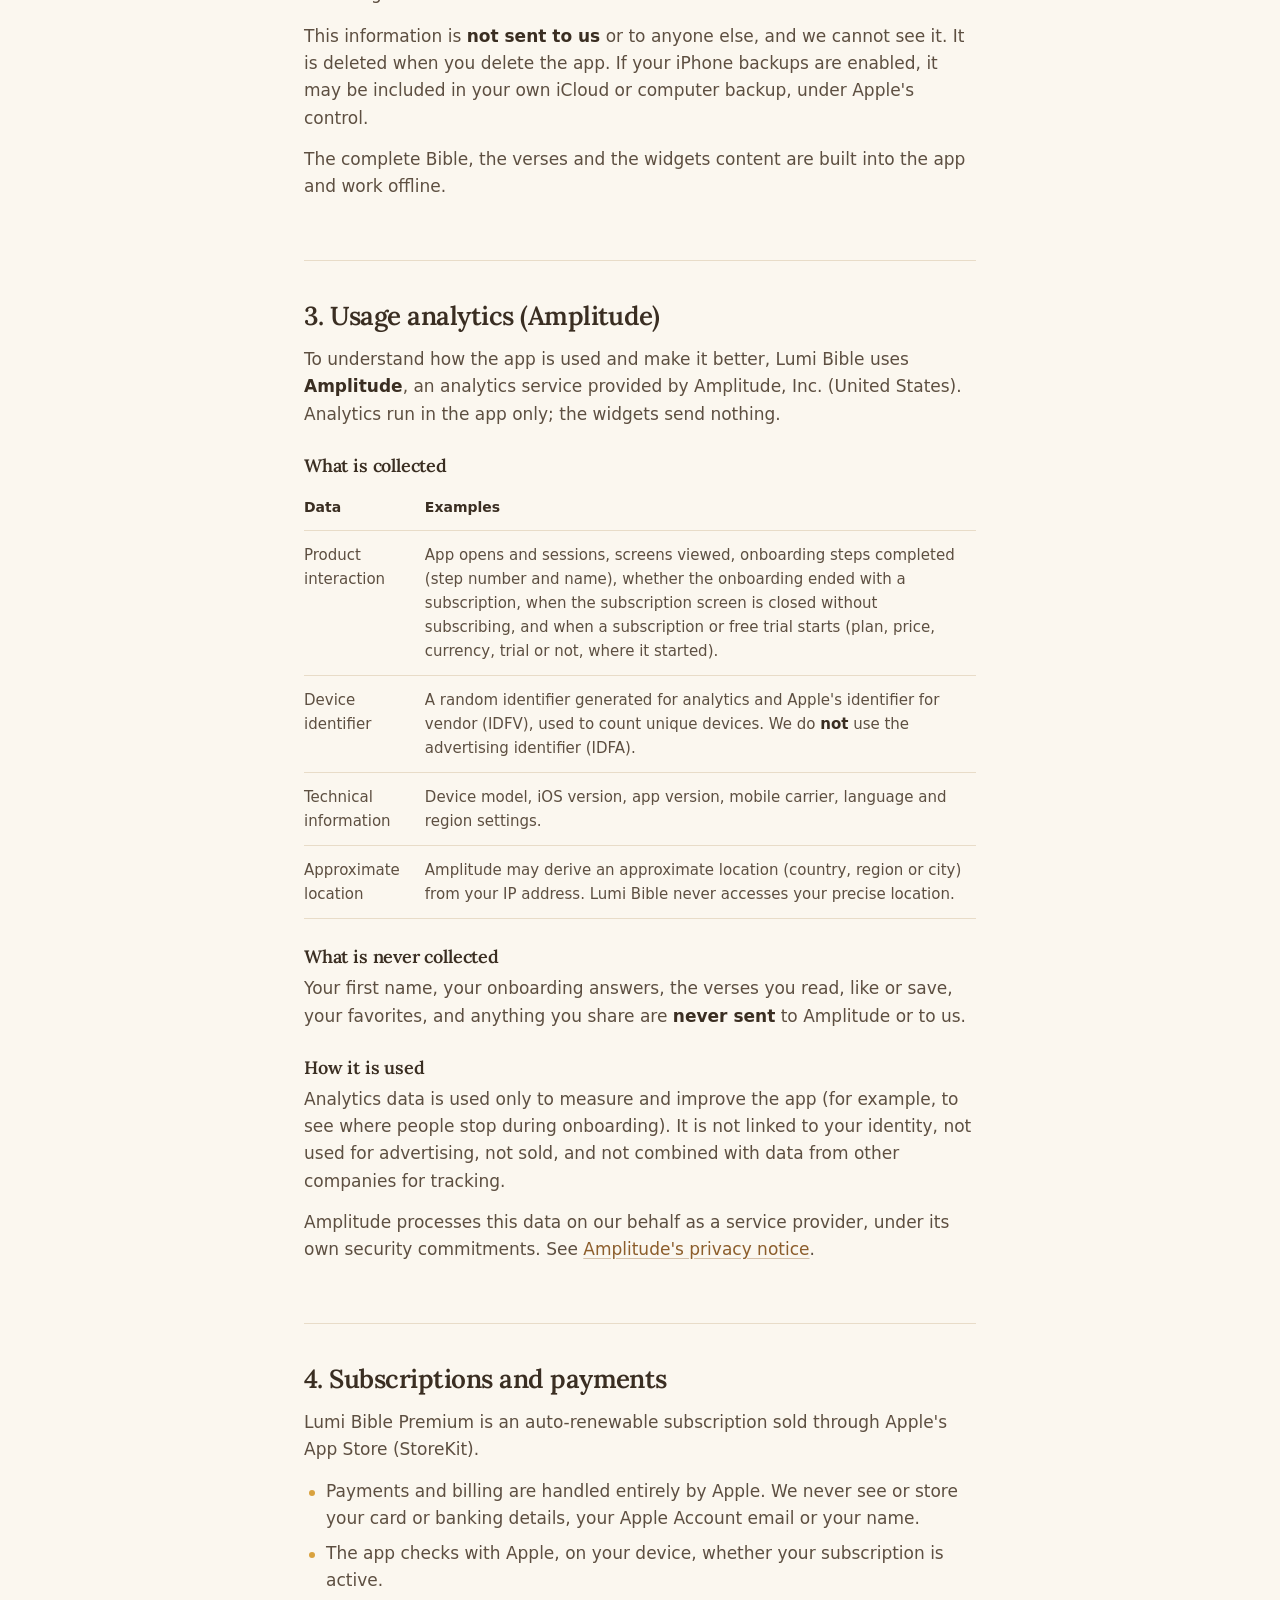
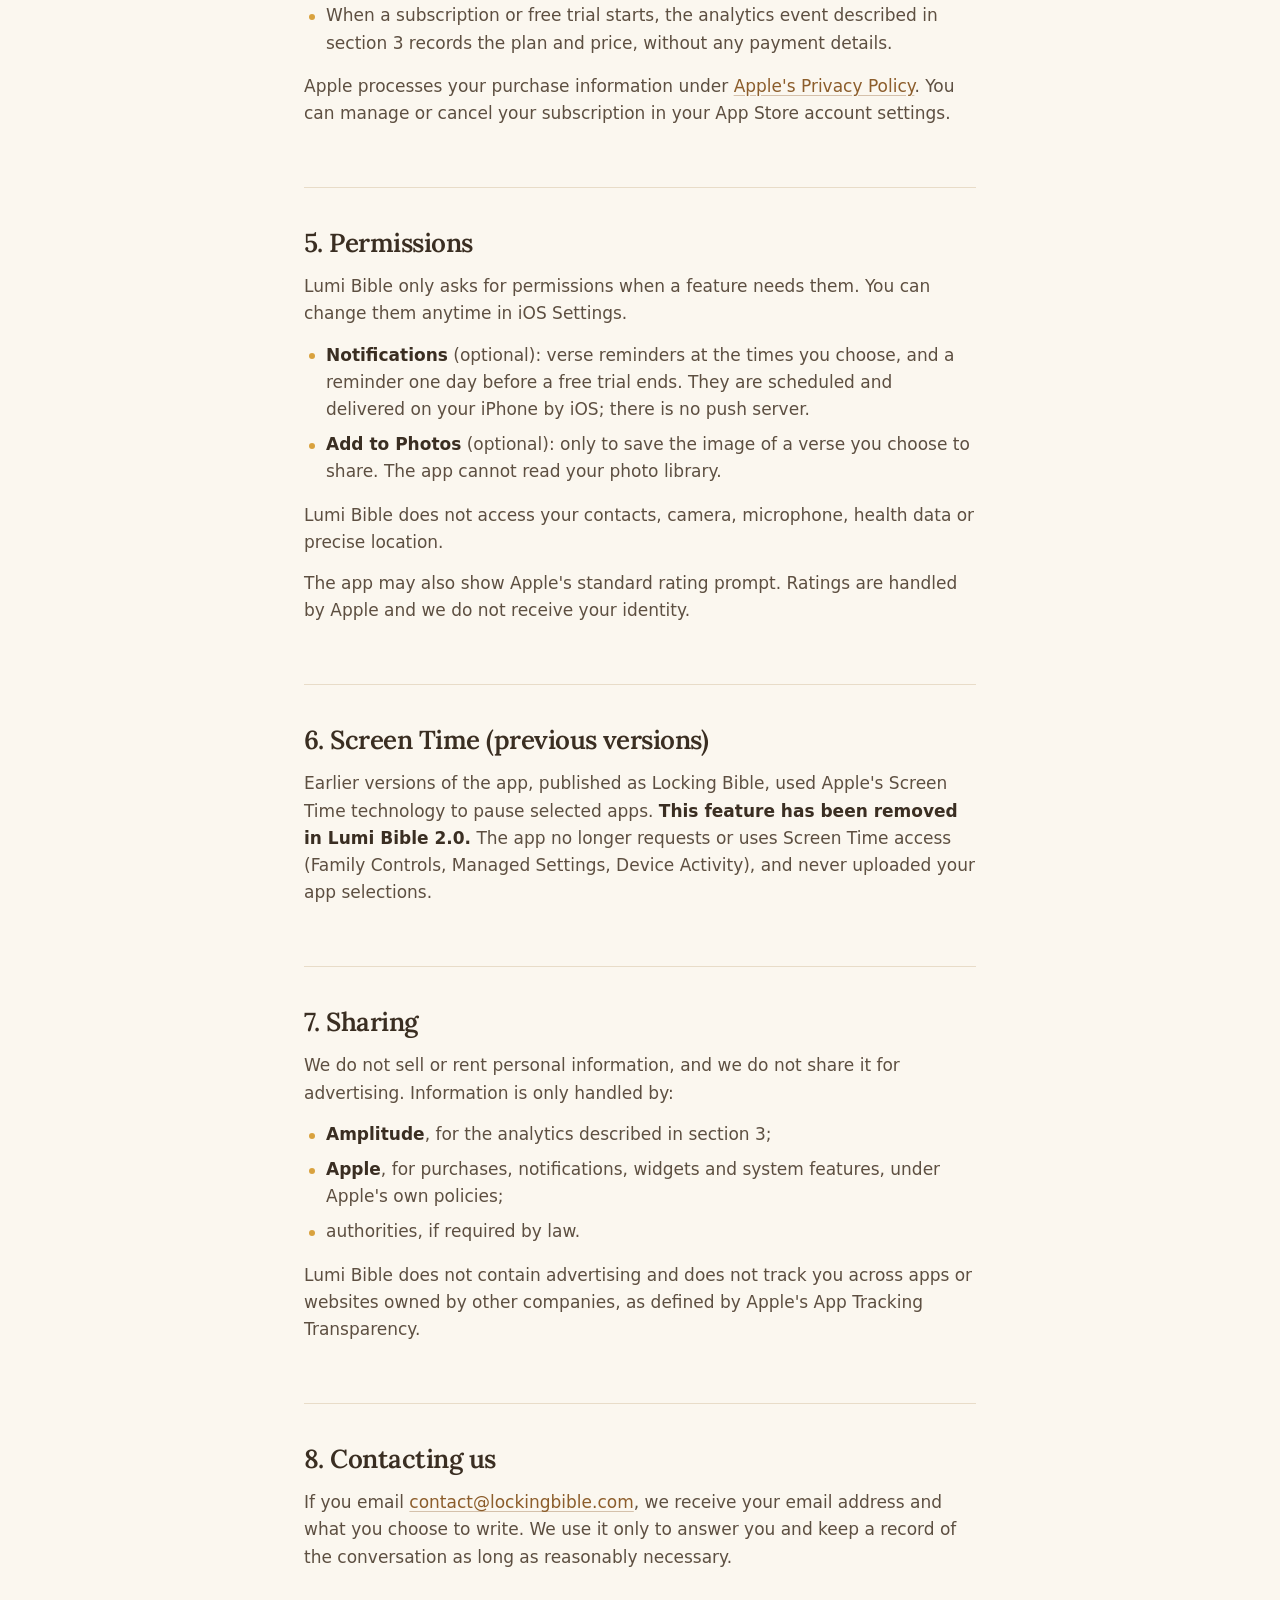
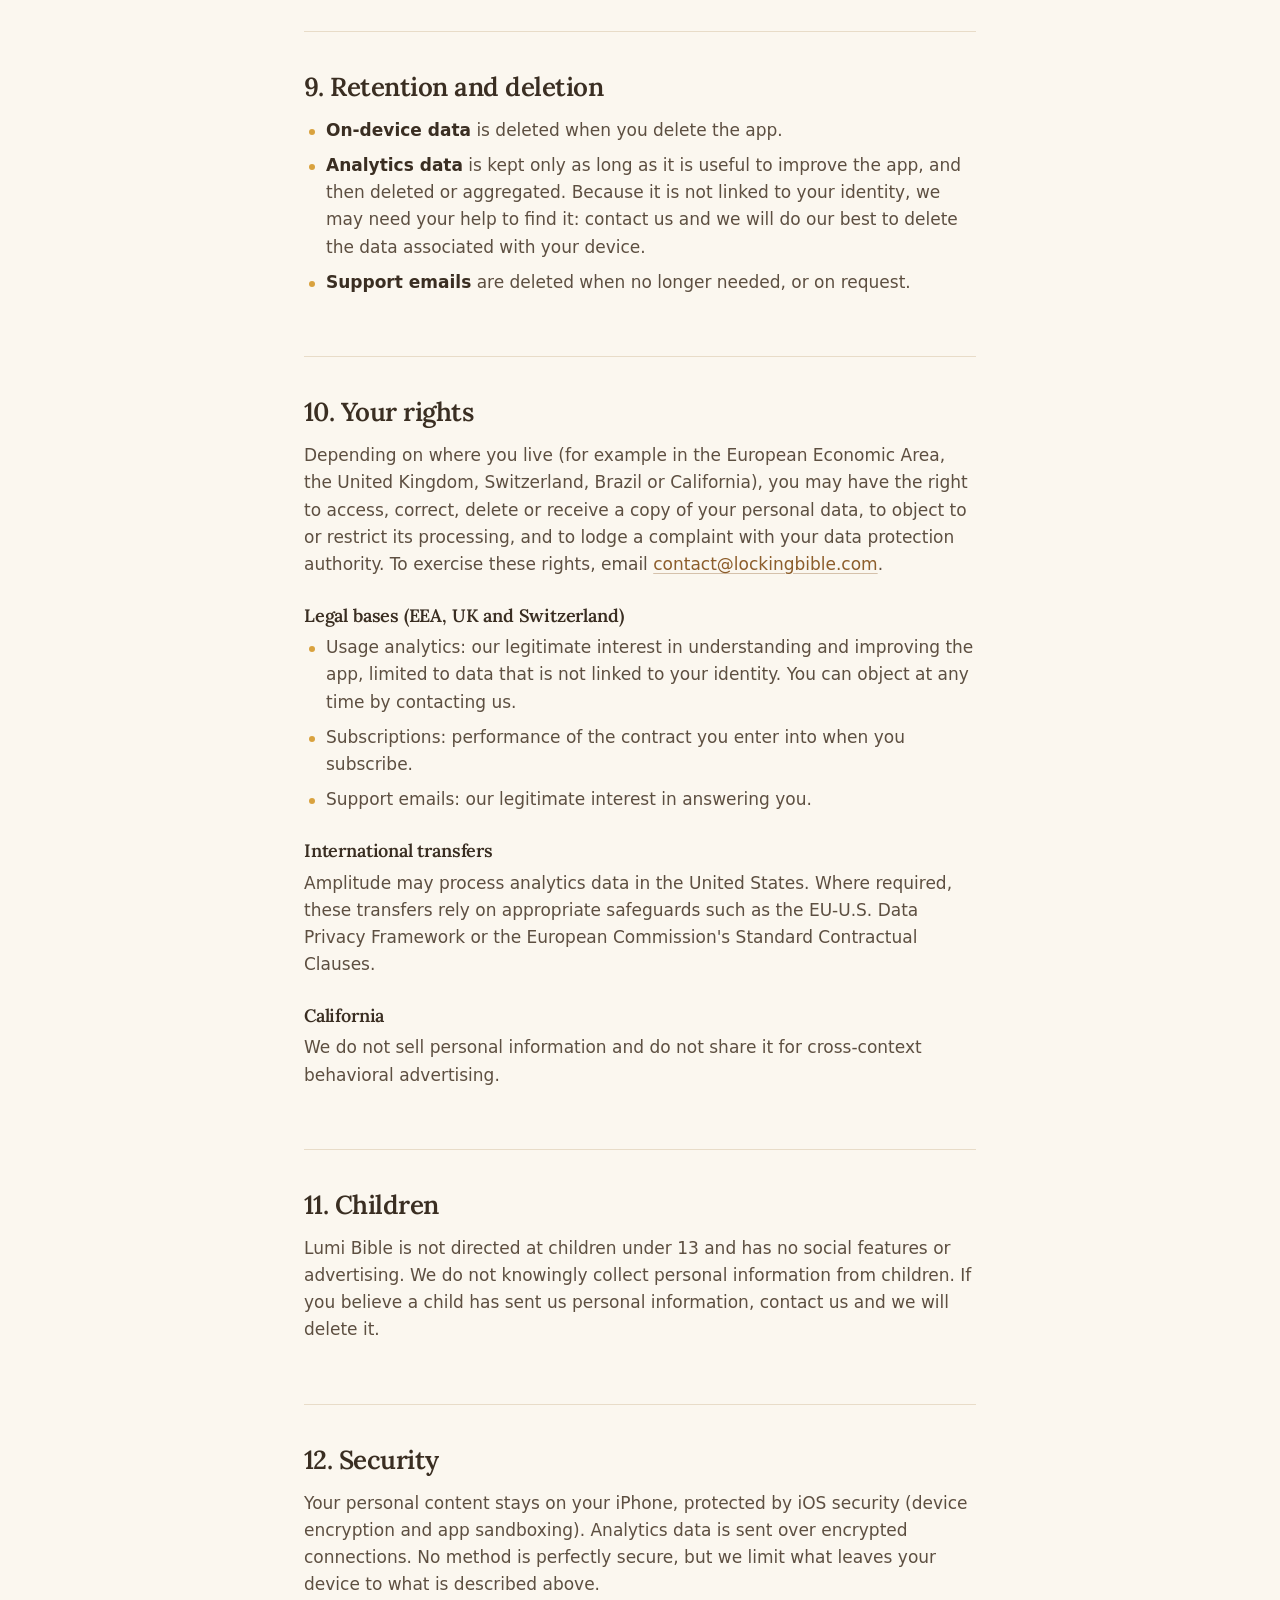
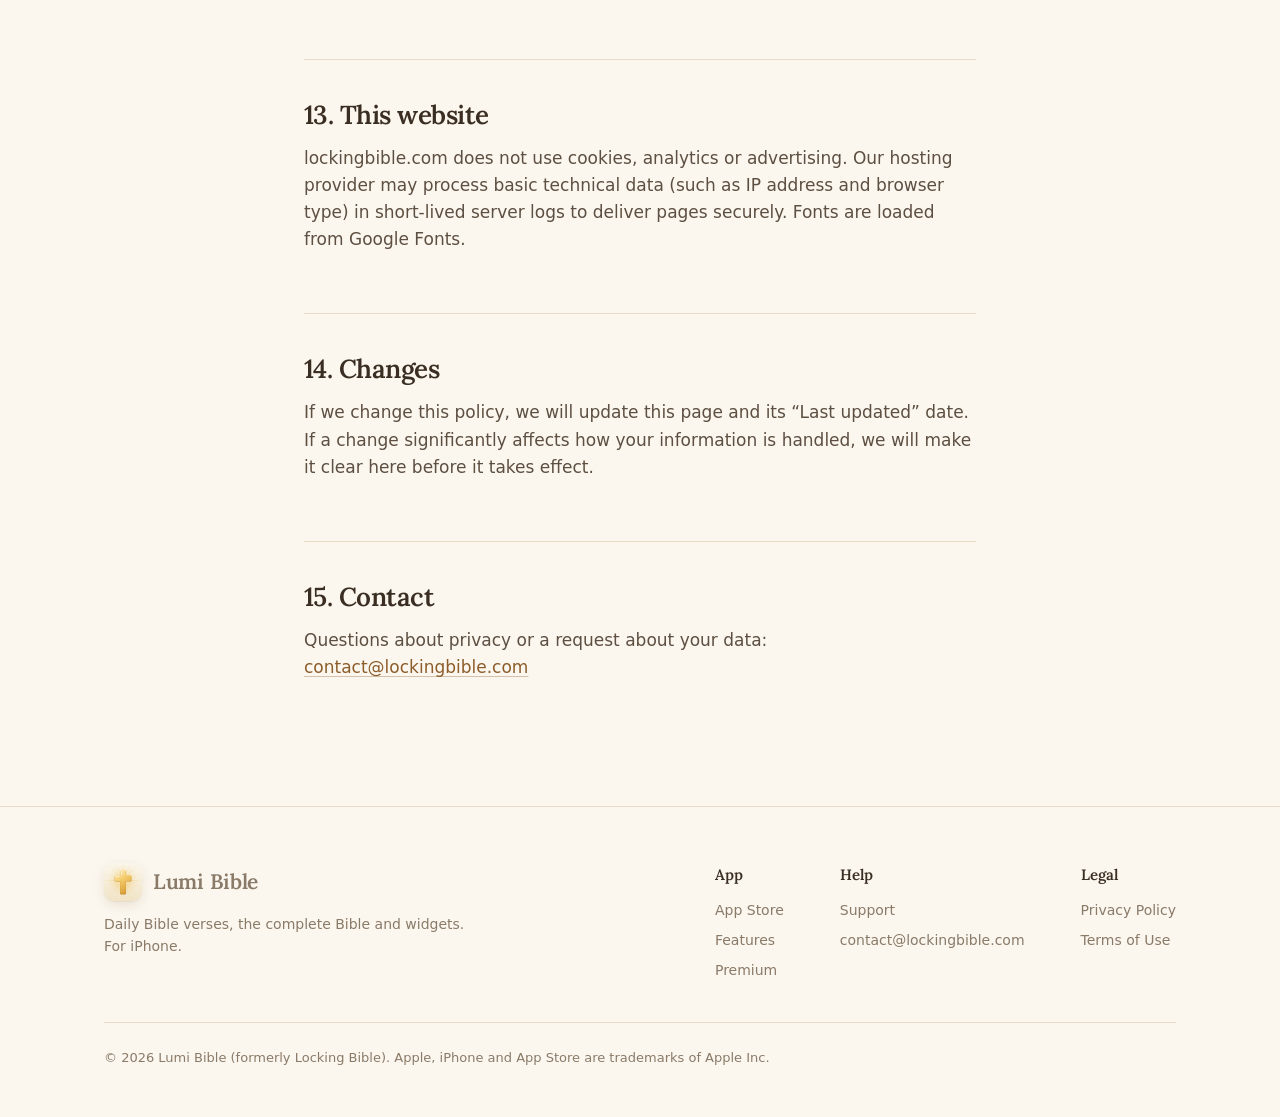
==== commit 0028f0b3: "Lumi Bible 2.0 : refonte complète du site - Nouvelle DA reprise de l'app V2 (crème, bronze, halo dor" ====
--- a/privacy/index.html
+++ b/privacy/index.html
@@ -3,218 +3,193 @@
 <head>
 <meta charset="UTF-8">
 <meta name="viewport" content="width=device-width, initial-scale=1.0">
-<title>Privacy Policy — Locking Bible</title>
-<meta name="description" content="Privacy Policy for the Locking Bible iOS app. Locking Bible has no account, no backend and no analytics — your Screen Time choices and Scripture activity stay on your device.">
-<link rel="icon" href="data:image/svg+xml,%3Csvg xmlns='http://www.w3.org/2000/svg' viewBox='0 0 88 88'%3E%3Crect x='4' y='4' width='80' height='80' rx='22' fill='%23171411'/%3E%3Crect x='14' y='14' width='60' height='60' rx='15' fill='none' stroke='%23F9E8B3' stroke-width='2.5'/%3E%3Crect x='40.5' y='26' width='7' height='34' rx='3.5' fill='%23FAF7F0'/%3E%3Crect x='31' y='35' width='26' height='7' rx='3.5' fill='%23FAF7F0'/%3E%3Cpath d='M63 46a8 8 0 0 1 16 0v5H63z' fill='none' stroke='%23F1C45A' stroke-width='5'/%3E%3Crect x='59' y='49' width='24' height='20' rx='6' fill='%23F1C45A'/%3E%3C/svg%3E">
+<title>Privacy Policy — Lumi Bible</title>
+<meta name="description" content="How Lumi Bible handles your information: no account, your Bible activity stays on your iPhone, and anonymous usage analytics to improve the app.">
+<link rel="canonical" href="https://lockingbible.com/privacy/">
+<meta name="theme-color" content="#FBF7EF">
+<link rel="icon" type="image/png" sizes="96x96" href="/favicon.png">
+<link rel="icon" href="/favicon.ico" sizes="any">
+<link rel="apple-touch-icon" href="/apple-touch-icon.png">
 <link rel="preconnect" href="https://fonts.googleapis.com">
 <link rel="preconnect" href="https://fonts.gstatic.com" crossorigin>
-<link href="https://fonts.googleapis.com/css2?family=Source+Serif+4:opsz,wght@8..60,400;8..60,500;8..60,600&family=Inter:wght@400;500;600&display=swap" rel="stylesheet">
-<style>
-  :root{
-    --ivory:#FAF7F0; --warm-ivory:#FFF3D8; --surface:#FFFDF9;
-    --ink:#171411; --soft-ink:#5B554E; --muted-ink:#999189;
-    --gold:#F1C45A; --deep-gold:#D6A43A; --coral:#E5685B; --hairline:#EAE3D9;
-    --serif:"Source Serif 4","New York",Georgia,"Times New Roman",serif;
-    --sans:"Inter",-apple-system,BlinkMacSystemFont,"SF Pro Text","Segoe UI",system-ui,sans-serif;
-  }
-  *{ margin:0; padding:0; box-sizing:border-box; }
-  body{
-    font-family:var(--sans); color:var(--ink);
-    background-color:var(--ivory);
-    background-image:radial-gradient(120% 60% at 16% 0%, var(--warm-ivory) 0%, rgba(255,243,216,0) 55%);
-    background-repeat:no-repeat;
-    font-size:16px; line-height:1.7; -webkit-font-smoothing:antialiased;
-  }
-  .wrap{ max-width:680px; margin:0 auto; padding:0 24px; }
-
-  header{ border-bottom:1px solid var(--hairline); }
-  .nav{ display:flex; align-items:center; justify-content:space-between; height:72px; }
-  .brand{ display:flex; align-items:center; gap:12px; text-decoration:none; color:var(--ink); }
-  .brand svg{ width:34px; height:34px; display:block; }
-  .wordmark{ line-height:1.05; }
-  .wordmark .top{ display:block; font-size:9px; font-weight:600; letter-spacing:0.28em; color:var(--soft-ink); }
-  .wordmark .bottom{ display:block; font-family:var(--serif); font-size:18px; font-weight:500; }
-  .nav a.back{ font-size:14px; font-weight:500; color:var(--soft-ink); text-decoration:none; }
-  .nav a.back:hover{ color:var(--ink); }
-
-  main{ padding:72px 0 96px; }
-  .eyebrow{
-    font-size:11px; font-weight:600; letter-spacing:0.2em; text-transform:uppercase;
-    color:var(--muted-ink); margin-bottom:16px;
-  }
-  h1{
-    font-family:var(--serif); font-weight:500; font-size:clamp(36px,6vw,48px);
-    letter-spacing:-0.8px; line-height:1.1;
-  }
-  .updated{ font-size:14px; color:var(--muted-ink); margin-top:14px; }
-
-  .summary{
-    margin-top:40px; padding:24px 26px;
-    background:rgba(255,253,249,0.9); border:1px solid var(--hairline); border-radius:20px;
-    font-family:var(--serif); font-size:18px; line-height:1.6; letter-spacing:-0.2px;
-    color:var(--ink);
-  }
-
-  h2{
-    font-family:var(--serif); font-weight:500; font-size:24px; letter-spacing:-0.4px;
-    margin:64px 0 16px; padding-top:40px; border-top:1px solid var(--hairline);
-  }
-  h3{ font-family:var(--serif); font-weight:600; font-size:17px; margin:26px 0 8px; }
-  p{ color:var(--soft-ink); margin:0 0 14px; }
-  strong{ color:var(--ink); font-weight:600; }
-  ul{ margin:0 0 14px; padding-left:0; list-style:none; }
-  li{
-    color:var(--soft-ink); padding-left:22px; position:relative; margin-bottom:8px;
-  }
-  li::before{
-    content:""; position:absolute; left:4px; top:0.72em;
-    width:5px; height:5px; border-radius:50%; background:var(--deep-gold);
-  }
-  a{ color:var(--ink); text-decoration:underline; text-decoration-color:var(--gold); text-underline-offset:3px; }
-  a:hover{ text-decoration-color:var(--deep-gold); }
-
-  footer{ border-top:1px solid var(--hairline); padding:36px 0 48px; }
-  footer .row{ display:flex; justify-content:space-between; gap:24px; flex-wrap:wrap; }
-  footer p, footer a{ font-size:13px; color:var(--muted-ink); }
-  footer a{ text-decoration:none; }
-  footer a:hover{ color:var(--ink); }
-  footer nav{ display:flex; gap:24px; }
-</style>
+<link href="https://fonts.googleapis.com/css2?family=Lora:ital,wght@0,400;0,500;0,600;0,700;1,400;1,500&display=swap" rel="stylesheet">
+<link rel="stylesheet" href="/assets/site.css">
 </head>
 <body>
 
-<header>
+<header class="site-header">
   <div class="wrap nav">
-    <a class="brand" href="../" aria-label="Locking Bible — home">
-      <svg viewBox="0 0 88 88" aria-hidden="true">
-        <rect x="4" y="4" width="80" height="80" rx="22" fill="#171411"/>
-        <rect x="14" y="14" width="60" height="60" rx="15" fill="none" stroke="#F9E8B3" stroke-width="2.5"/>
-        <rect x="40.5" y="26" width="7" height="34" rx="3.5" fill="#FAF7F0"/>
-        <rect x="31" y="35" width="26" height="7" rx="3.5" fill="#FAF7F0"/>
-        <path d="M63 46a8 8 0 0 1 16 0v5H63z" fill="none" stroke="#F1C45A" stroke-width="5"/>
-        <rect x="59" y="49" width="24" height="20" rx="6" fill="#F1C45A"/>
-      </svg>
-      <span class="wordmark"><span class="top">LOCKING</span><span class="bottom">Bible</span></span>
+    <a class="brand" href="/" aria-label="Lumi Bible home">
+      <img src="/icon.png" alt="" width="38" height="38">
+      <span>Lumi Bible</span>
     </a>
-    <a class="back" href="../">Back to home</a>
+    <ul class="nav-links">
+      <li class="hide-sm"><a href="/">Home</a></li>
+      <li class="hide-sm"><a href="/support/">Support</a></li>
+      <li><a class="btn small" href="https://apps.apple.com/app/id6809897876">Download</a></li>
+    </ul>
   </div>
 </header>
 
-<main>
-  <div class="wrap">
-    <p class="eyebrow">Legal</p>
+<main class="wrap narrow">
+  <div class="doc-hero">
+    <span class="eyebrow">Legal</span>
     <h1>Privacy Policy</h1>
-    <p class="updated">Last updated: September 9, 2026</p>
+    <p class="updated">Last updated: October 30, 2026 · Applies to Lumi Bible 2.0 and later</p>
+  </div>
 
-    <div class="summary">
-      Locking Bible is designed to keep your Screen Time choices and app activity private.
-      We do not require an account, operate a user database, or upload your selected apps,
-      Scripture activity, streaks, or protection settings to a Locking Bible backend.
-      We do not operate a backend server for the Locking Bible app.
-    </div>
+  <div class="summary">
+    In short: Lumi Bible has no account and no login. Your first name, your answers, your likes, favorites, streak and reading stay on your iPhone.
+    <ul>
+      <li>To improve the app, we use Amplitude to measure how the app is used (for example, which onboarding step people reach). This data is not linked to your name or identity.</li>
+      <li>We do not sell your data, show ads, or track you across other companies' apps and websites.</li>
+      <li>Purchases are handled entirely by Apple.</li>
+    </ul>
+  </div>
 
-    <h2>1. Overview</h2>
-    <p>Locking Bible (&ldquo;the app&rdquo;, &ldquo;we&rdquo;, &ldquo;us&rdquo;) is an iOS app that pauses the distracting apps you choose, using Apple&rsquo;s Screen Time technology, and offers a short moment with Scripture before you can scroll. This Privacy Policy explains what information the app handles, where it lives, and the choices you have.</p>
-    <p>The app is intentionally simple: there is no account, no login, no backend server, and no third-party software development kits (SDKs). The app itself makes no network requests to us.</p>
+  <article class="prose">
 
-    <h2>2. Information We Do Not Collect</h2>
-    <p>Locking Bible does not collect, transmit, sell, or share personal data from the app. Specifically, the app has:</p>
+    <h2>1. Who we are</h2>
+    <p>Lumi Bible (“the app”, “we”, “us”) is an iOS app that offers a feed of Bible verses, the complete Bible offline, and Home Screen and Lock Screen widgets. Lumi Bible was previously called Locking Bible. This website, lockingbible.com, is the app's official website.</p>
+    <p>The app is published by Baptiste Guez, who is responsible for the processing described in this policy. You can reach us at <a href="mailto:contact@lockingbible.com">contact@lockingbible.com</a>.</p>
+
+    <h2>2. What stays on your device</h2>
+    <p>Lumi Bible works without an account. To give you a personal experience, the app keeps the following information <strong>only on your iPhone</strong>, in the app's private storage (shared with the Lumi Bible widgets through an App Group container on the same device):</p>
     <ul>
-      <li>no user accounts and no login;</li>
-      <li>no backend, database, or cloud storage operated by us;</li>
-      <li>no analytics, telemetry, crash-reporting, advertising, or attribution SDKs;</li>
-      <li>no third-party SDKs of any kind — the app uses only Apple system frameworks;</li>
-      <li>no access to your location, contacts, camera, microphone, photo library, or health data;</li>
-      <li>no advertising and no tracking.</li>
+      <li>your first name, if you enter it during onboarding, used to greet you in the app;</li>
+      <li>the answers you give during onboarding (for example your age range, your reading habits, your goals, your estimated screen time) and the reading plan built from them;</li>
+      <li>the verses you like, your favorites, your streak, the days you opened a verse, your points and badges;</li>
+      <li>your reading position in the Bible, text size and reading colors;</li>
+      <li>your language, background, brightness, app icon, reminder and widget settings;</li>
+      <li>whether you have an active Premium subscription, so the widgets can show the right content.</li>
     </ul>
-    <p>Because the app has no Locking Bible backend, your in-app activity never reaches us.</p>
+    <p>This information is <strong>not sent to us</strong> or to anyone else, and we cannot see it. It is deleted when you delete the app. If your iPhone backups are enabled, it may be included in your own iCloud or computer backup, under Apple's control.</p>
+    <p>The complete Bible, the verses and the widgets content are built into the app and work offline.</p>
 
-    <h2>3. Information Stored Locally on Your Device</h2>
-    <p>To work, the app keeps a small amount of state on your device only, in local app storage (including a shared App Group container so the app and its Screen Time extensions can read the same state). This includes:</p>
+    <h2>3. Usage analytics (Amplitude)</h2>
+    <p>To understand how the app is used and make it better, Lumi Bible uses <strong>Amplitude</strong>, an analytics service provided by Amplitude, Inc. (United States). Analytics run in the app only; the widgets send nothing.</p>
+    <h3>What is collected</h3>
+    <table>
+      <thead><tr><th>Data</th><th>Examples</th></tr></thead>
+      <tbody>
+        <tr><td>Product interaction</td><td>App opens and sessions, screens viewed, onboarding steps completed (step number and name), whether the onboarding ended with a subscription, when the subscription screen is closed without subscribing, and when a subscription or free trial starts (plan, price, currency, trial or not, where it started).</td></tr>
+        <tr><td>Device identifier</td><td>A random identifier generated for analytics and Apple's identifier for vendor (IDFV), used to count unique devices. We do <strong>not</strong> use the advertising identifier (IDFA).</td></tr>
+        <tr><td>Technical information</td><td>Device model, iOS version, app version, mobile carrier, language and region settings.</td></tr>
+        <tr><td>Approximate location</td><td>Amplitude may derive an approximate location (country, region or city) from your IP address. Lumi Bible never accesses your precise location.</td></tr>
+      </tbody>
+    </table>
+    <h3>What is never collected</h3>
+    <p>Your first name, your onboarding answers, the verses you read, like or save, your favorites, and anything you share are <strong>never sent</strong> to Amplitude or to us.</p>
+    <h3>How it is used</h3>
+    <p>Analytics data is used only to measure and improve the app (for example, to see where people stop during onboarding). It is not linked to your identity, not used for advertising, not sold, and not combined with data from other companies for tracking.</p>
+    <p>Amplitude processes this data on our behalf as a service provider, under its own security commitments. See <a href="https://amplitude.com/privacy" rel="noopener">Amplitude's privacy notice</a>.</p>
+
+    <h2>4. Subscriptions and payments</h2>
+    <p>Lumi Bible Premium is an auto-renewable subscription sold through Apple's App Store (StoreKit).</p>
     <ul>
-      <li>whether you completed onboarding, and the answers you optionally give during onboarding (how often you read Scripture, your estimated daily screen time, your age range);</li>
-      <li>whether Protection is on or off, and whether Screen Time authorization was granted;</li>
-      <li>your selection of protected apps, stored as Apple-provided opaque tokens (see section 4), and the number of apps selected;</li>
-      <li>your progress: current streak, verses read, minutes reclaimed, the date of your last completed pause, and the last verse shown;</li>
-      <li>the expiration time of a current unlock window;</li>
-      <li>notification and app settings.</li>
+      <li>Payments and billing are handled entirely by Apple. We never see or store your card or banking details, your Apple Account email or your name.</li>
+      <li>The app checks with Apple, on your device, whether your subscription is active.</li>
+      <li>When a subscription or free trial starts, the analytics event described in section 3 records the plan and price, without any payment details.</li>
     </ul>
-    <p>This information stays on your device. It is not uploaded anywhere by Locking Bible, and we cannot see it.</p>
+    <p>Apple processes your purchase information under <a href="https://www.apple.com/legal/privacy/" rel="noopener">Apple's Privacy Policy</a>. You can manage or cancel your subscription in your App Store account settings.</p>
 
-    <h2>4. Screen Time and Family Controls</h2>
-    <p>Locking Bible uses Apple&rsquo;s Family Controls, Managed Settings, and Device Activity frameworks (Apple&rsquo;s Screen Time technology) to shield the apps you choose.</p>
+    <h2>5. Permissions</h2>
+    <p>Lumi Bible only asks for permissions when a feature needs them. You can change them anytime in iOS Settings.</p>
     <ul>
-      <li>You explicitly choose which apps to protect, using Apple&rsquo;s own app picker.</li>
-      <li>Apple represents your selections using privacy-preserving <strong>opaque tokens</strong> provided by the Family Controls framework. Locking Bible does not upload those tokens to any Locking Bible backend.</li>
-      <li>Locking Bible never receives or uploads the contents or activity of the apps you protect.</li>
-      <li>Your selection and protection state are used locally on the device, and shared locally between the main app and its Screen Time extensions through the App Group container. They are not transmitted to any Locking Bible backend.</li>
+      <li><strong>Notifications</strong> (optional): verse reminders at the times you choose, and a reminder one day before a free trial ends. They are scheduled and delivered on your iPhone by iOS; there is no push server.</li>
+      <li><strong>Add to Photos</strong> (optional): only to save the image of a verse you choose to share. The app cannot read your photo library.</li>
     </ul>
-    <p>You are always in control: you can turn Protection off in the app&rsquo;s Settings, and you can revoke the app&rsquo;s Screen Time authorization at any time in iOS Settings &rarr; Screen Time.</p>
+    <p>Lumi Bible does not access your contacts, camera, microphone, health data or precise location.</p>
+    <p>The app may also show Apple's standard rating prompt. Ratings are handled by Apple and we do not receive your identity.</p>
 
-    <h2>5. Subscriptions and Payments</h2>
-    <p>Locking Bible offers auto-renewing subscriptions (weekly and annual) through Apple&rsquo;s App Store, using Apple&rsquo;s StoreKit framework.</p>
+    <h2>6. Screen Time (previous versions)</h2>
+    <p>Earlier versions of the app, published as Locking Bible, used Apple's Screen Time technology to pause selected apps. <strong>This feature has been removed in Lumi Bible 2.0.</strong> The app no longer requests or uses Screen Time access (Family Controls, Managed Settings, Device Activity), and never uploaded your app selections.</p>
+
+    <h2>7. Sharing</h2>
+    <p>We do not sell or rent personal information, and we do not share it for advertising. Information is only handled by:</p>
     <ul>
-      <li>All purchases and billing are handled by Apple. Locking Bible never sees or processes your credit card or banking details.</li>
-      <li>On your device, the app checks your current App Store entitlement status to know whether premium access is active. This check happens locally through Apple&rsquo;s frameworks.</li>
-      <li>Apple processes your purchase information independently, as described in <a href="https://www.apple.com/legal/privacy/" rel="noopener">Apple&rsquo;s Privacy Policy</a>. We do not control Apple&rsquo;s processing.</li>
+      <li><strong>Amplitude</strong>, for the analytics described in section 3;</li>
+      <li><strong>Apple</strong>, for purchases, notifications, widgets and system features, under Apple's own policies;</li>
+      <li>authorities, if required by law.</li>
     </ul>
-    <p>You can manage or cancel your subscription at any time in your App Store account settings, or from Manage Subscription inside the app.</p>
+    <p>Lumi Bible does not contain advertising and does not track you across apps or websites owned by other companies, as defined by Apple's App Tracking Transparency.</p>
 
-    <h2>6. Notifications</h2>
-    <p>Notifications are optional. If you allow them, the app schedules <strong>local notifications on your device</strong> — for example, &ldquo;Protection is back on&rdquo; when an unlock window ends. There is no push-notification server: notifications are created and delivered entirely on-device by iOS. You can disable them at any time in iOS Settings &rarr; Notifications.</p>
+    <h2>8. Contacting us</h2>
+    <p>If you email <a href="mailto:contact@lockingbible.com">contact@lockingbible.com</a>, we receive your email address and what you choose to write. We use it only to answer you and keep a record of the conversation as long as reasonably necessary.</p>
 
-    <h2>7. Support Communications</h2>
-    <p>If you contact us at <a href="mailto:support@lockingbible.com">support@lockingbible.com</a>, we receive the information you voluntarily provide — your email address, your name if you include it, and the contents of your message.</p>
-    <p>We use it only to answer your request, provide support, and keep necessary support records. This is information you send us directly; it is not data collected by the app.</p>
-
-    <h2>8. Data Sharing</h2>
-    <p>We do not sell personal information, and we do not share personal information with third parties for advertising.</p>
-    <p>The Locking Bible iOS app does not integrate third-party analytics, advertising, attribution, or tracking SDKs. It relies on <strong>Apple</strong> system services and frameworks for purchases (App Store / StoreKit), Screen Time features (Family Controls), and local notifications. Apple processes information under its own <a href="https://www.apple.com/legal/privacy/" rel="noopener">privacy policy</a>, independently of us.</p>
-    <p>The provider that hosts this website may automatically process basic technical request data (such as IP address and browser user agent) in short-lived server logs, as virtually all web hosting does, to deliver pages securely. This website itself sets no analytics or advertising cookies.</p>
-
-    <h2>9. Data Retention and Deletion</h2>
+    <h2>9. Retention and deletion</h2>
     <ul>
-      <li>We do not maintain any server-side user profile and do not retain app usage data on a Locking Bible backend.</li>
-      <li>Most Locking Bible app data is stored locally and is removed when the app is deleted, subject to iOS system behavior. Screen Time permissions and system-managed settings can also be managed through iOS Settings.</li>
-      <li>You can turn Protection off in the app, and revoke Screen Time authorization in iOS Settings at any time.</li>
-      <li>Support emails are kept only as long as reasonably necessary to respond, maintain records, resolve disputes, or comply with legal obligations. You may email us to request deletion of your support-related personal data, where applicable.</li>
+      <li><strong>On-device data</strong> is deleted when you delete the app.</li>
+      <li><strong>Analytics data</strong> is kept only as long as it is useful to improve the app, and then deleted or aggregated. Because it is not linked to your identity, we may need your help to find it: contact us and we will do our best to delete the data associated with your device.</li>
+      <li><strong>Support emails</strong> are deleted when no longer needed, or on request.</li>
     </ul>
 
-    <h2>10. Children&rsquo;s Privacy</h2>
-    <p>Locking Bible is not directed at children, and we do not knowingly collect personal information from children through the app. The app has no account, no social features, no advertising, and no data collection targeted at anyone, including children. If you believe a child has sent us personal information by email, contact us and we will delete it.</p>
+    <h2>10. Your rights</h2>
+    <p>Depending on where you live (for example in the European Economic Area, the United Kingdom, Switzerland, Brazil or California), you may have the right to access, correct, delete or receive a copy of your personal data, to object to or restrict its processing, and to lodge a complaint with your data protection authority. To exercise these rights, email <a href="mailto:contact@lockingbible.com">contact@lockingbible.com</a>.</p>
+    <h3>Legal bases (EEA, UK and Switzerland)</h3>
+    <ul>
+      <li>Usage analytics: our legitimate interest in understanding and improving the app, limited to data that is not linked to your identity. You can object at any time by contacting us.</li>
+      <li>Subscriptions: performance of the contract you enter into when you subscribe.</li>
+      <li>Support emails: our legitimate interest in answering you.</li>
+    </ul>
+    <h3>International transfers</h3>
+    <p>Amplitude may process analytics data in the United States. Where required, these transfers rely on appropriate safeguards such as the EU-U.S. Data Privacy Framework or the European Commission's Standard Contractual Clauses.</p>
+    <h3>California</h3>
+    <p>We do not sell personal information and do not share it for cross-context behavioral advertising.</p>
 
-    <h2>11. Your Privacy Rights</h2>
-    <p>Because the app collects no personal data on our side, the personal data we may hold about you is limited to support communications you send us.</p>
-    <h3>European Economic Area, United Kingdom and Switzerland</h3>
-    <p>The data controller for support communications is Baptiste Guez (contact: <a href="mailto:support@lockingbible.com">support@lockingbible.com</a>). We process support communications to respond to your request and operate the service — on the basis of our legitimate interest in answering the people who write to us, or, where relevant, because it is necessary to perform our contract with you. Retention is described in section 9.</p>
-    <p>Where applicable law grants them, you have the right to access, correct, delete, restrict, or object to the processing of your personal data, the right to data portability, and the right to lodge a complaint with your local supervisory authority.</p>
-    <h3>California</h3>
-    <p>Locking Bible does not sell personal information and does not share personal information for cross-context behavioral advertising. There is no targeted advertising in the app.</p>
+    <h2>11. Children</h2>
+    <p>Lumi Bible is not directed at children under 13 and has no social features or advertising. We do not knowingly collect personal information from children. If you believe a child has sent us personal information, contact us and we will delete it.</p>
 
     <h2>12. Security</h2>
-    <p>Your app data stays on your device, protected by iOS&rsquo;s built-in security (such as device encryption and app sandboxing). Because the app does not transmit your activity to a Locking Bible backend, there is no Locking Bible user database that could expose it. Payments are secured and processed by Apple.</p>
+    <p>Your personal content stays on your iPhone, protected by iOS security (device encryption and app sandboxing). Analytics data is sent over encrypted connections. No method is perfectly secure, but we limit what leaves your device to what is described above.</p>
 
-    <h2>13. International Users</h2>
-    <p>The app works entirely on your device, wherever you are; we perform no cross-border transfer of your app data because we never receive it. If you email support, your message may be processed in the country where the developer is located.</p>
+    <h2>13. This website</h2>
+    <p>lockingbible.com does not use cookies, analytics or advertising. Our hosting provider may process basic technical data (such as IP address and browser type) in short-lived server logs to deliver pages securely. Fonts are loaded from Google Fonts.</p>
 
-    <h2>14. Changes to This Privacy Policy</h2>
-    <p>If we change this policy — for example, if a future version of the app adds a feature that handles data differently — we will update this page and its &ldquo;Last updated&rdquo; date. Material changes will be reflected here before they take effect.</p>
+    <h2>14. Changes</h2>
+    <p>If we change this policy, we will update this page and its “Last updated” date. If a change significantly affects how your information is handled, we will make it clear here before it takes effect.</p>
 
-    <h2>15. Contact Us</h2>
-    <p>Questions about privacy, or a request about your data:</p>
-    <p><strong><a href="mailto:support@lockingbible.com">support@lockingbible.com</a></strong></p>
-  </div>
+    <h2>15. Contact</h2>
+    <p>Questions about privacy or a request about your data: <a href="mailto:contact@lockingbible.com">contact@lockingbible.com</a></p>
+  </article>
 </main>
 
-<footer>
-  <div class="wrap row">
-    <p>© 2026 Locking Bible · Less scrolling. More Scripture.</p>
-    <nav>
-      <a href="../">Home</a>
-      <a href="../support/">Support</a>
-    </nav>
+<footer class="site-footer">
+  <div class="wrap">
+    <div class="footer-grid">
+      <div>
+        <a class="brand" href="/"><img src="/icon.png" alt="" width="38" height="38"><span>Lumi Bible</span></a>
+        <p>Daily Bible verses, the complete Bible and widgets.<br>For iPhone.</p>
+      </div>
+      <nav aria-label="Footer">
+        <div>
+          <h4>App</h4>
+          <ul>
+            <li><a href="https://apps.apple.com/app/id6809897876">App Store</a></li>
+            <li><a href="/#feed">Features</a></li>
+            <li><a href="/#premium">Premium</a></li>
+          </ul>
+        </div>
+        <div>
+          <h4>Help</h4>
+          <ul>
+            <li><a href="/support/">Support</a></li>
+            <li><a href="mailto:contact@lockingbible.com">contact@lockingbible.com</a></li>
+          </ul>
+        </div>
+        <div>
+          <h4>Legal</h4>
+          <ul>
+            <li><a href="/privacy/" aria-current="page">Privacy Policy</a></li>
+            <li><a href="/terms/">Terms of Use</a></li>
+          </ul>
+        </div>
+      </nav>
+    </div>
+    <p class="footer-note">© 2026 Lumi Bible (formerly Locking Bible). Apple, iPhone and App Store are trademarks of Apple Inc.</p>
   </div>
 </footer>
 
+<script src="/assets/site.js" defer></script>
 </body>
 </html>
--- a/assets/site.css
+++ b/assets/site.css
@@ -0,0 +1,197 @@
+/* Lumi Bible — shared styles. Tokens mirror Shared/Core/Theme.swift in the app. */
+:root{
+  --cream:#FBF7EF;
+  --cream-deep:#F4ECDD;
+  --card:#FFFDF8;
+  --ink:#3A2E22;
+  --ink-soft:#8A7A68;
+  --line:#E8DCC8;
+  --brown:#8C5D2B;
+  --brown-dark:#73491F;
+  --gold:#D9A23E;
+  --amber:#E59A3C;
+  --glow:#F8E3B4;
+  --heart:#E5484D;
+  --navy:#1D2640;
+  --serif:"Lora","New York",Georgia,"Times New Roman",serif;
+  --sans:-apple-system,BlinkMacSystemFont,"SF Pro Text","Inter","Segoe UI",system-ui,sans-serif;
+  --radius:28px;
+  --wrap:1120px;
+}
+
+*{ margin:0; padding:0; box-sizing:border-box; }
+html{ scroll-behavior:smooth; -webkit-text-size-adjust:100%; }
+body{
+  font-family:var(--sans); color:var(--ink); background:var(--cream);
+  font-size:17px; line-height:1.6; -webkit-font-smoothing:antialiased;
+  overflow-x:hidden;
+}
+img{ display:block; max-width:100%; height:auto; }
+a{ color:inherit; }
+:focus-visible{ outline:2px solid var(--brown); outline-offset:3px; border-radius:6px; }
+
+.wrap{ max-width:var(--wrap); margin:0 auto; padding:0 24px; }
+.wrap.narrow{ max-width:720px; }
+
+/* ---------- Header ---------- */
+.site-header{
+  position:sticky; top:0; z-index:20;
+  background:rgba(251,247,239,0.86);
+  -webkit-backdrop-filter:saturate(1.4) blur(14px); backdrop-filter:saturate(1.4) blur(14px);
+  border-bottom:1px solid transparent; transition:border-color .25s ease;
+}
+.site-header.scrolled{ border-bottom-color:var(--line); }
+.nav{ display:flex; align-items:center; justify-content:space-between; height:72px; gap:16px; }
+.brand{ display:flex; align-items:center; gap:11px; text-decoration:none; }
+.brand img{ width:38px; height:38px; border-radius:10px; box-shadow:0 1px 0 rgba(58,46,34,.06), 0 4px 12px rgba(140,93,43,.14); }
+.brand span{ font-family:var(--serif); font-weight:600; font-size:21px; letter-spacing:-0.3px; }
+.nav-links{ display:flex; align-items:center; gap:28px; list-style:none; }
+.nav-links a{ text-decoration:none; font-size:15px; font-weight:500; color:var(--ink-soft); transition:color .2s; }
+.nav-links a:hover, .nav-links a[aria-current="page"]{ color:var(--ink); }
+.nav-links a.btn, .nav-links a.btn:hover{ color:#fff; }
+@media (max-width:760px){ .nav-links .hide-sm{ display:none; } .nav-links{ gap:18px; } }
+
+/* ---------- Buttons ---------- */
+.btn{
+  display:inline-flex; align-items:center; justify-content:center; gap:10px;
+  height:58px; padding:0 28px; border-radius:22px; border:0; cursor:pointer;
+  background:var(--brown); color:#fff; text-decoration:none;
+  font:600 17px/1 var(--sans); letter-spacing:-0.1px;
+  box-shadow:0 10px 24px -10px rgba(140,93,43,.55);
+  transition:transform .15s ease-out, background .2s;
+}
+.btn:hover{ background:var(--brown-dark); }
+.btn:active{ transform:scale(.97); }
+.btn svg{ width:20px; height:20px; flex:none; }
+.btn.small{ height:42px; padding:0 18px; border-radius:15px; font-size:15px; box-shadow:none; }
+.btn.ghost{ background:transparent; color:var(--brown); box-shadow:inset 0 0 0 1.5px var(--line); }
+.btn.ghost:hover{ background:var(--card); }
+
+/* ---------- Type ---------- */
+.eyebrow{
+  font-family:var(--serif); font-size:13px; font-weight:600; letter-spacing:.22em;
+  text-transform:uppercase; color:var(--ink-soft);
+}
+.eyebrow.gold{ color:var(--gold); }
+h1,h2,h3{ font-family:var(--serif); font-weight:600; letter-spacing:-0.02em; line-height:1.12; }
+h1{ font-size:clamp(40px,5.6vw,66px); }
+h2{ font-size:clamp(32px,4.4vw,50px); }
+h3{ font-size:22px; letter-spacing:-0.01em; }
+.lead{ font-size:clamp(18px,1.6vw,20px); color:var(--ink-soft); line-height:1.6; }
+.accent{ color:var(--brown); font-style:italic; }
+.quote-mark{ font-family:var(--serif); color:var(--amber); font-size:44px; line-height:.6; display:block; }
+
+/* ---------- Sections ---------- */
+section{ position:relative; }
+.section{ padding:120px 0; }
+.section.tight{ padding:88px 0; }
+.section-head{ max-width:640px; margin-bottom:56px; }
+.section-head.center{ margin-left:auto; margin-right:auto; text-align:center; }
+.section-head .eyebrow{ margin-bottom:16px; display:block; }
+.section-head .lead{ margin-top:18px; }
+.band{ background:var(--cream-deep); }
+.glow::before{
+  content:""; position:absolute; inset:0; pointer-events:none; z-index:0;
+  background:radial-gradient(600px 420px at var(--gx,50%) var(--gy,40%), rgba(248,227,180,.95), rgba(248,227,180,0) 70%);
+}
+.glow > *{ position:relative; z-index:1; }
+
+.split{ display:grid; grid-template-columns:1fr 1fr; gap:72px; align-items:center; }
+.split.flip > :first-child{ order:2; }
+@media (max-width:900px){
+  .split{ grid-template-columns:1fr; gap:48px; }
+  .split.flip > :first-child{ order:0; }
+  .section{ padding:88px 0; }
+}
+
+/* ---------- Phone ---------- */
+.phone{
+  position:relative; width:min(300px,78vw); aspect-ratio:1320/2868; margin:0 auto;
+  border-radius:46px; padding:9px; background:#1b1611;
+  box-shadow:0 40px 80px -30px rgba(58,46,34,.45), 0 0 0 1px rgba(58,46,34,.08);
+}
+.phone img{ width:100%; height:100%; object-fit:cover; border-radius:38px; }
+.phone::after{
+  content:""; position:absolute; top:19px; left:50%; transform:translateX(-50%);
+  width:31%; height:26px; border-radius:20px; background:#1b1611;
+}
+.phone.sheet img{ object-position:top; }
+
+/* ---------- Cards / lists ---------- */
+.card{
+  background:var(--card); border:1px solid var(--line); border-radius:var(--radius);
+  padding:28px;
+}
+.ticks{ list-style:none; display:grid; gap:14px; margin-top:28px; }
+.ticks li{ display:flex; gap:14px; align-items:flex-start; color:var(--ink); }
+.ticks li::before{
+  content:""; flex:none; width:22px; height:22px; margin-top:2px; border-radius:50%;
+  background:var(--brown) url("data:image/svg+xml,%3Csvg xmlns='http://www.w3.org/2000/svg' viewBox='0 0 24 24' fill='none' stroke='white' stroke-width='3.2' stroke-linecap='round' stroke-linejoin='round'%3E%3Cpath d='M6 12.5l4 4 8-9'/%3E%3C/svg%3E") center/12px no-repeat;
+}
+.ticks li span{ color:var(--ink-soft); }
+
+/* ---------- Reveal ---------- */
+.reveal{ opacity:0; transform:translateY(14px); transition:opacity .7s ease-out, transform .7s ease-out; }
+.reveal.in{ opacity:1; transform:none; }
+
+/* ---------- Footer ---------- */
+.site-footer{ border-top:1px solid var(--line); padding:56px 0 48px; font-size:14px; color:var(--ink-soft); }
+.footer-grid{ display:flex; justify-content:space-between; gap:40px; flex-wrap:wrap; }
+.footer-grid .brand{ margin-bottom:12px; }
+.footer-grid nav{ display:flex; gap:56px; flex-wrap:wrap; }
+.footer-grid h4{ font-family:var(--serif); font-size:15px; color:var(--ink); margin-bottom:12px; font-weight:600; }
+.footer-grid ul{ list-style:none; display:grid; gap:8px; }
+.footer-grid a{ text-decoration:none; }
+.footer-grid a:hover{ color:var(--ink); }
+.footer-note{ margin-top:40px; padding-top:24px; border-top:1px solid var(--line); font-size:13px; line-height:1.7; }
+
+/* ---------- Legal / document pages ---------- */
+.doc-hero{ padding:88px 0 40px; }
+.doc-hero h1{ font-size:clamp(38px,5.4vw,56px); margin-top:14px; }
+.doc-hero .updated{ margin-top:16px; color:var(--ink-soft); font-size:15px; }
+.summary{
+  background:var(--card); border:1px solid var(--line); border-radius:24px;
+  padding:26px 28px; font-family:var(--serif); font-size:18px; line-height:1.65;
+}
+.summary ul{ list-style:none; display:grid; gap:10px; margin-top:12px; font-family:var(--sans); font-size:16px; }
+.summary li{ padding-left:22px; position:relative; color:var(--ink-soft); }
+.summary li::before{ content:""; position:absolute; left:4px; top:.62em; width:7px; height:7px; border-radius:50%; background:var(--gold); }
+.prose{ padding-bottom:110px; }
+.prose h2{
+  font-size:26px; margin:60px 0 16px; padding-top:40px; border-top:1px solid var(--line);
+}
+.prose h3{ font-size:18px; margin:28px 0 8px; }
+.prose p{ color:#5d4f41; margin:0 0 14px; }
+.prose ul{ list-style:none; margin:0 0 16px; }
+.prose li{ color:#5d4f41; padding-left:22px; position:relative; margin-bottom:8px; }
+.prose li::before{ content:""; position:absolute; left:5px; top:.7em; width:6px; height:6px; border-radius:50%; background:var(--gold); }
+.prose strong{ color:var(--ink); font-weight:600; }
+.prose a{ color:var(--brown); text-underline-offset:3px; text-decoration-color:rgba(140,93,43,.35); }
+.prose a:hover{ text-decoration-color:var(--brown); }
+.prose table{ width:100%; border-collapse:collapse; margin:8px 0 18px; font-size:15px; }
+.prose th, .prose td{ text-align:left; vertical-align:top; padding:12px 12px 12px 0; border-bottom:1px solid var(--line); color:#5d4f41; }
+.prose th{ color:var(--ink); font-weight:600; font-size:14px; }
+@media (max-width:600px){ .prose table, .prose thead, .prose tbody, .prose tr, .prose td, .prose th{ display:block; } .prose thead{ display:none; } .prose td{ border:0; padding:4px 0; } .prose tr{ border-bottom:1px solid var(--line); padding:10px 0; } .prose td:first-child{ color:var(--ink); font-weight:600; } }
+
+/* ---------- FAQ ---------- */
+.faq{ display:grid; gap:12px; }
+.faq details{ background:var(--card); border:1px solid var(--line); border-radius:20px; padding:0 24px; }
+.faq summary{
+  list-style:none; cursor:pointer; padding:20px 32px 20px 0; position:relative;
+  font-family:var(--serif); font-size:18px; font-weight:600;
+}
+.faq summary::-webkit-details-marker{ display:none; }
+.faq summary::after{
+  content:""; position:absolute; right:2px; top:50%; width:10px; height:10px; margin-top:-7px;
+  border-right:2px solid var(--brown); border-bottom:2px solid var(--brown); transform:rotate(45deg); transition:transform .2s;
+}
+.faq details[open] summary::after{ transform:rotate(225deg); margin-top:-2px; }
+.faq details > div{ padding:0 0 22px; color:#5d4f41; }
+.faq details > div p + p{ margin-top:10px; }
+.faq a{ color:var(--brown); }
+
+@media (prefers-reduced-motion:reduce){
+  html{ scroll-behavior:auto; }
+  .reveal{ opacity:1; transform:none; transition:none; }
+  *,*::before,*::after{ animation:none !important; transition:none !important; }
+}
